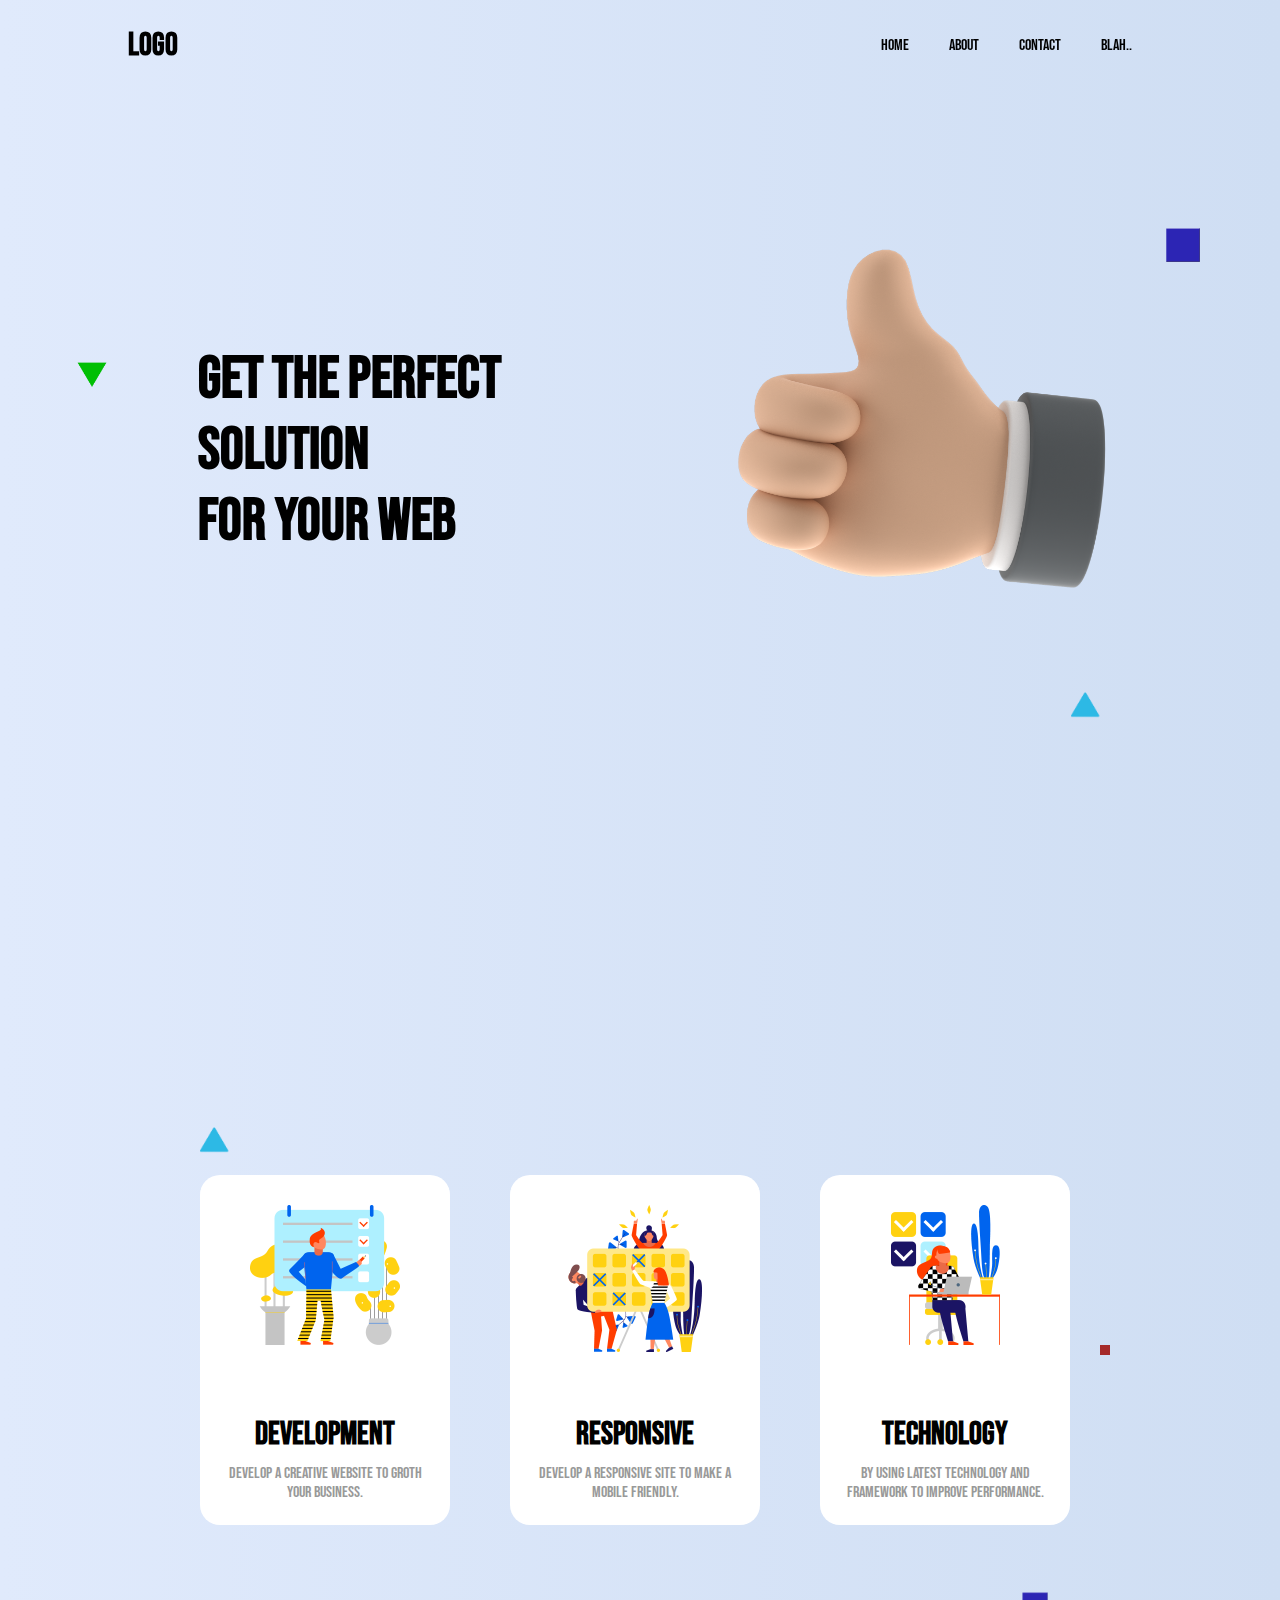
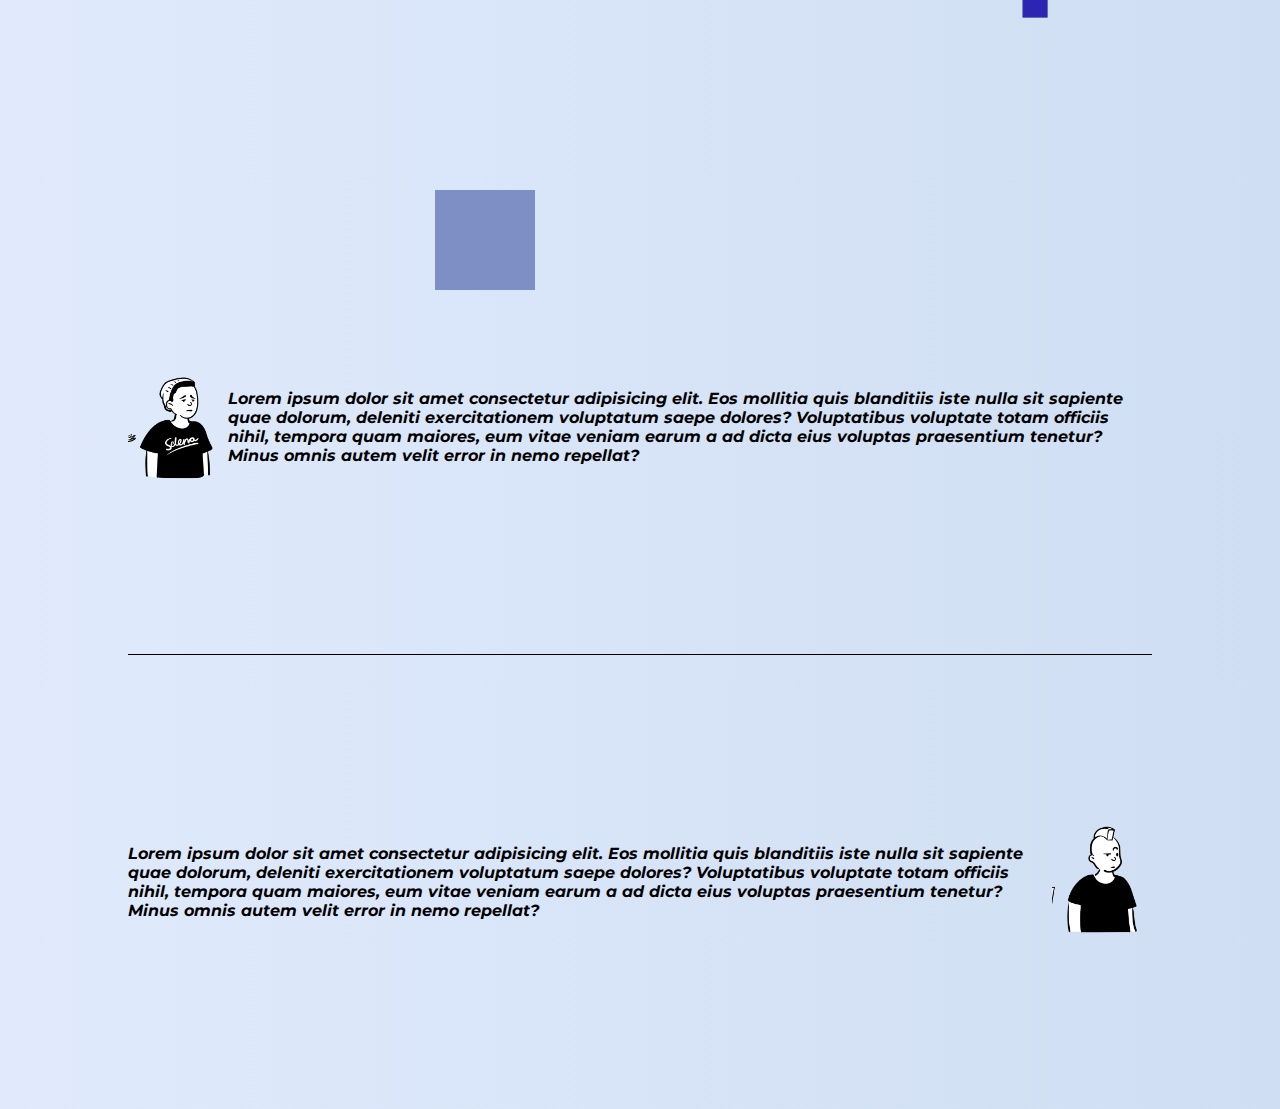
==== index.html @ 7cea779a "second" ====
<!DOCTYPE html>
<html lang="en">
  <head>
    <meta charset="UTF-8" />
    <meta http-equiv="X-UA-Compatible" content="IE=edge" />
    <meta name="viewport" content="width=device-width, initial-scale=1.0" />
    <link rel="stylesheet" href="style.css" />

    <title>This is our shit..</title>
  </head>
  <body>
    <!-- header -->
    <header>
      <div class="logo">
        <h1>Logo</h1>
      </div>
      <ul class="nav-links">
        <li>
          <a href="#">Home</a>

          <ul class="sub-menu">
            <li><a href="#">SubMenu</a></li>
            <li><a href="#">SubMenu</a></li>
          </ul>
        </li>
        <li><a href="#">About</a></li>
        <li><a href="#">Contact</a></li>
        <li>
          <a href="#">blah..</a>

          <ul class="sub-menu">
            <li><a href="#">SubMenu</a></li>
            <li><a href="#">SubMenu</a></li>
          </ul>
        </li>
      </ul>
    </header>
    <!-- header -->

    <!-- sec-1 -->

    <section class="section-1">
      <div class="left">
        <h1>Get The Perfect <strong> Solution</strong> <br />For Your Web</h1>
      </div>
      <div class="right">
        <img
          class="illus1"
          src="Sources/Thumbs_Up_or_Down_R-Angle_A3_0001.png"
          alt=""
          srcset=""
        />
      </div>

      <img class="triangle-img-1" src="Sources/blue.png" alt="" />

      <img
        class="triangle-img-2"
        src="Sources/864px-Green_triangle.svg.png"
        alt=""
      />
      <img
        class="triangle-img-3"
        src="Sources/blue-triangle-rounded-corners-hi.png"
        alt=""
      />
    </section>
    <!-- sec-1 -->
    <!-- sec-2 -->
    <section class="section-2">
      <div class="card-body">
        <div class="card">
          <div class="img-div">
            <img src="Sources/services-1.png" alt="" />
          </div>
          <h1>Development</h1>
          <p>Develop a creative website to groth your business.</p>
        </div>
      </div>

      <div class="card-body">
        <div class="card">
          <div class="img-div">
            <img src="Sources/services-3.png" alt="" />
          </div>
          <h1>Responsive</h1>
          <p>Develop a Responsive site to make a mobile friendly.</p>
        </div>
      </div>

      <div class="card-body">
        <div class="card">
          <div class="img-div">
            <img src="Sources/services-4.png" alt="" />
          </div>
          <h1>Technology</h1>
          <p>
            By using latest Technology and Framework to improve performance.
          </p>
        </div>
      </div>

      <!-- animations -->
      <img class="triangle-loading-1 loader" src="Sources/blue.png" alt="" />

      <div class="circle triangle-loading-1"></div>
      <div class="circle-2 triangle-loading-1"></div>
      <img
        class="triangle-loading-1 sqre"
        src="Sources/blue-triangle-rounded-corners-hi.png"
        alt=""
      />
      <!-- <img class="triangle-loading-1 spinner" src="Sources/spinner_PNG61.png" alt="" /> -->

      <!-- animations -->
    </section>
    <!-- sec-2 -->
    <!-- sec-3 -->
    <section class="section-3">
      <div class="first">
        <div class="left">
          <img class="man" src="Sources/manwithhat.png" alt="" />
        </div>
        <div class="right">
          <p>
            <i>
              <b>
                Lorem ipsum dolor sit amet consectetur adipisicing elit. Eos
                mollitia quis blanditiis iste nulla sit sapiente quae dolorum,
                deleniti exercitationem voluptatum saepe dolores? Voluptatibus
                voluptate totam officiis nihil, tempora quam maiores, eum vitae
                veniam earum a ad dicta eius voluptas praesentium tenetur? Minus
                omnis autem velit error in nemo repellat?
              </b>
            </i>
          </p>
        </div>
      </div>
      <div class="second">
        <div class="left">
          <img class="man" src="Sources/manwithhair.png" alt="" />
        </div>
        <div class="right">
          <p>
            <i>
              <b>
                Lorem ipsum dolor sit amet consectetur adipisicing elit. Eos
                mollitia quis blanditiis iste nulla sit sapiente quae dolorum,
                deleniti exercitationem voluptatum saepe dolores? Voluptatibus
                voluptate totam officiis nihil, tempora quam maiores, eum vitae
                veniam earum a ad dicta eius voluptas praesentium tenetur? Minus
                omnis autem velit error in nemo repellat?
              </b>
            </i>
          </p>
        </div>
      </div>
    </section>
    <!-- sec-3 -->

    <script src="Js/app.js"></script>
  </body>
</html>
---- style.css ----
@import url("https://fonts.googleapis.com/css2?family=Bebas+Neue&display=swap");
@import url("https://fonts.googleapis.com/css2?family=Montserrat:wght@300&display=swap");
*,
*::before,
*::after {
  margin: 0;
  padding: 0;
  -webkit-box-sizing: border-box;
          box-sizing: border-box;
}

ul,
li,
a {
  text-decoration: none !important;
  list-style: none !important;
}

html {
  scroll-behavior: smooth;
  -ms-scroll-snap-type: y mandatory;
      scroll-snap-type: y mandatory;
}

body {
  background: #e0eafc;
  /* fallback for old browsers */
  /* Chrome 10-25, Safari 5.1-6 */
  background: -webkit-gradient(linear, right top, left top, from(#cfdef3), to(#e0eafc));
  background: linear-gradient(to left, #cfdef3, #e0eafc);
  /* W3C, IE 10+/ Edge, Firefox 16+, Chrome 26+, Opera 12+, Safari 7+ */
}

header {
  width: 80vw;
  min-height: 10vh;
  margin: auto;
  font-family: "Open Sans", sans-serif;
  display: -webkit-box;
  display: -ms-flexbox;
  display: flex;
  -webkit-box-pack: justify;
      -ms-flex-pack: justify;
          justify-content: space-between;
  -webkit-box-align: center;
      -ms-flex-align: center;
          align-items: center;
  position: fixed;
  top: 0;
  left: 0;
  right: 0;
  z-index: 1;
}

header .logo h1 {
  font-weight: 700;
  font-family: "Bebas Neue", cursive;
}

header ul.nav-links {
  display: -webkit-box;
  display: -ms-flexbox;
  display: flex;
  -webkit-box-align: center;
      -ms-flex-align: center;
          align-items: center;
}

header ul.nav-links li {
  margin: 10px;
  position: relative;
  font-family: "Bebas Neue", cursive;
}

header ul.nav-links a {
  display: block;
  font-weight: 500;
  padding: 10px 10px;
  color: black;
  -webkit-transition: 0.2s ease;
  transition: 0.2s ease;
}

header ul.nav-links li:hover a {
  color: white;
  background-color: black;
}

header ul.nav-links ul.sub-menu {
  position: absolute;
  top: 100%;
  left: -25%;
  display: none;
}

header ul.nav-links li:hover .sub-menu {
  display: block;
}

section {
  width: 80vw;
  margin: auto;
  min-height: 100vh;
  font-family: "Bebas Neue", cursive;
  scroll-snap-align: center;
}

section.section-1 {
  display: -webkit-box;
  display: -ms-flexbox;
  display: flex;
  -webkit-box-pack: justify;
      -ms-flex-pack: justify;
          justify-content: space-between;
  -webkit-box-align: center;
      -ms-flex-align: center;
          align-items: center;
  position: relative;
}

section.section-1 .left {
  min-height: 100vh;
  display: -webkit-box;
  display: -ms-flexbox;
  display: flex;
  -webkit-box-pack: center;
      -ms-flex-pack: center;
          justify-content: center;
  -webkit-box-align: center;
      -ms-flex-align: center;
          align-items: center;
}

section.section-1 .left h1 {
  font-size: 3.7rem;
  padding-left: 70px;
}

section.section-1 .right {
  min-height: 100vh;
  display: -webkit-box;
  display: -ms-flexbox;
  display: flex;
  -webkit-box-pack: center;
      -ms-flex-pack: center;
          justify-content: center;
  -webkit-box-align: center;
      -ms-flex-align: center;
          align-items: center;
}

section.section-1 .right img {
  width: 100%;
}

section.section-1 .right .illus1 {
  -o-object-fit: contain;
     object-fit: contain;
  width: 500px;
  height: 500px;
  -webkit-animation: an 2s infinite linear;
          animation: an 2s infinite linear;
  -webkit-transform-origin: top right;
          transform-origin: top right;
}

@-webkit-keyframes an {
  0% {
    -webkit-transform: translateY(0px);
            transform: translateY(0px);
  }
  50% {
    -webkit-transform: translateY(-20px);
            transform: translateY(-20px);
  }
  100% {
    -webkit-transform: translateY(0px);
            transform: translateY(0px);
  }
}

@keyframes an {
  0% {
    -webkit-transform: translateY(0px);
            transform: translateY(0px);
  }
  50% {
    -webkit-transform: translateY(-20px);
            transform: translateY(-20px);
  }
  100% {
    -webkit-transform: translateY(0px);
            transform: translateY(0px);
  }
}

section.section-1 .triangle-img-1 {
  width: 40px;
  height: 40px;
  -o-object-fit: contain;
     object-fit: contain;
  position: absolute;
  top: 25%;
  right: -5%;
  -webkit-animation: tri1 4s infinite linear;
          animation: tri1 4s infinite linear;
  -webkit-transition: 0.4s ease-in-out cubic-bezier(0.175, 0.885, 0.32, 1.275);
  transition: 0.4s ease-in-out cubic-bezier(0.175, 0.885, 0.32, 1.275);
  -webkit-transform-origin: center;
          transform-origin: center;
}

section.section-1 .triangle-img-2 {
  width: 30px;
  height: 30px;
  -o-object-fit: contain;
     object-fit: contain;
  position: absolute;
  top: 40%;
  left: -5%;
  -webkit-animation: tri1 6s infinite linear;
          animation: tri1 6s infinite linear;
  -webkit-animation-delay: 0.1s;
          animation-delay: 0.1s;
  -webkit-transition: 0.2s;
  transition: 0.2s;
}

section.section-1 .triangle-img-3 {
  width: 30px;
  height: 30px;
  -o-object-fit: contain;
     object-fit: contain;
  position: absolute;
  bottom: 20%;
  right: 5%;
  -webkit-animation: tri1 2s infinite linear;
          animation: tri1 2s infinite linear;
  -webkit-animation-delay: 0.1s;
          animation-delay: 0.1s;
  -webkit-transition: 0.2s;
  transition: 0.2s;
}

@-webkit-keyframes tri1 {
  from {
    -webkit-transform: rotate(0deg);
            transform: rotate(0deg);
  }
  to {
    -webkit-transform: rotate(359deg);
            transform: rotate(359deg);
  }
}

@keyframes tri1 {
  from {
    -webkit-transform: rotate(0deg);
            transform: rotate(0deg);
  }
  to {
    -webkit-transform: rotate(359deg);
            transform: rotate(359deg);
  }
}

section.section-2 {
  display: -webkit-box;
  display: -ms-flexbox;
  display: flex;
  -webkit-box-pack: center;
      -ms-flex-pack: center;
          justify-content: center;
  -webkit-box-align: center;
      -ms-flex-align: center;
          align-items: center;
  position: relative;
}

section.section-2 .card-body {
  width: 250px;
  background-color: white;
  padding: 25px;
  text-align: center;
  border-radius: 20px;
  -webkit-transition: 0.3s;
  transition: 0.3s;
  border-top: 5px solid white;
  margin: 30px;
  height: 350px;
}

section.section-2 .card .img-div {
  height: 200px;
}

section.section-2 .card .img-div .img-div img {
  margin: 30px 0;
}

section.section-2 .card h1 {
  margin: 10px 0;
}

section.section-2 .card p {
  color: #999999;
  margin: 10px 0;
}

section.section-2 .card-body:hover {
  -webkit-box-shadow: -10px 10px 15px 0 rgba(196, 196, 196, 0.3);
          box-shadow: -10px 10px 15px 0 rgba(196, 196, 196, 0.3);
  border-top: 5px solid blue;
}

section.section-2 .triangle-loading-1 {
  width: 30px;
  height: 30px;
  -o-object-fit: contain;
     object-fit: contain;
  -webkit-animation: tri1 5s infinite linear;
          animation: tri1 5s infinite linear;
  -webkit-animation-delay: 0.1s;
          animation-delay: 0.1s;
  -webkit-transition: 0.2s;
  transition: 0.2s;
}

section.section-2 .sqre {
  position: absolute;
  top: 25%;
  left: 7%;
}

section.section-2 .loader {
  position: absolute;
  bottom: 20%;
  right: 10%;
}

section.section-2 .circle {
  width: 10px;
  height: 10px;
  position: relative;
  background-color: brown;
}

section.section-2 .circle-2 {
  width: 100px;
  height: 100px;
  position: absolute;
  bottom: -10%;
  left: 30%;
  background-color: #7d8fc5;
  -webkit-animation: circ2 3s infinite linear;
          animation: circ2 3s infinite linear;
  -webkit-animation-delay: 0.1s;
          animation-delay: 0.1s;
  -webkit-transition: 0.2s;
  transition: 0.2s;
}

@keyframes tri1 {
  from {
    -webkit-transform: rotate(0deg);
            transform: rotate(0deg);
  }
  to {
    -webkit-transform: rotate(359deg);
            transform: rotate(359deg);
  }
}

@-webkit-keyframes circ2 {
  0% {
    -webkit-transform: rotate(0deg);
            transform: rotate(0deg);
  }
  50% {
    -webkit-transform: rotate(359deg);
            transform: rotate(359deg);
    border-radius: 100%;
    background-color: #0fcf00;
  }
  75% {
    border-radius: 0%;
  }
}

@keyframes circ2 {
  0% {
    -webkit-transform: rotate(0deg);
            transform: rotate(0deg);
  }
  50% {
    -webkit-transform: rotate(359deg);
            transform: rotate(359deg);
    border-radius: 100%;
    background-color: #0fcf00;
  }
  75% {
    border-radius: 0%;
  }
}

section.section-3 {
  display: -webkit-box;
  display: -ms-flexbox;
  display: flex;
  -webkit-box-pack: center;
      -ms-flex-pack: center;
          justify-content: center;
  -webkit-box-align: center;
      -ms-flex-align: center;
          align-items: center;
  -webkit-box-orient: vertical;
  -webkit-box-direction: normal;
      -ms-flex-direction: column;
          flex-direction: column;
  font-family: Montserrat, sans-serif;
}

section.section-3 .man {
  width: 100%;
  height: 50vh;
  -o-object-fit: contain;
     object-fit: contain;
}

section.section-3 .first {
  display: -webkit-box;
  display: -ms-flexbox;
  display: flex;
  -ms-flex-pack: distribute;
      justify-content: space-around;
  -webkit-box-align: center;
      -ms-flex-align: center;
          align-items: center;
  border-bottom: 1px solid black;
}

section.section-3 .second {
  display: -webkit-box;
  display: -ms-flexbox;
  display: flex;
  -ms-flex-pack: distribute;
      justify-content: space-around;
  -webkit-box-align: center;
      -ms-flex-align: center;
          align-items: center;
  -webkit-box-orient: horizontal;
  -webkit-box-direction: reverse;
      -ms-flex-direction: row-reverse;
          flex-direction: row-reverse;
}
/*# sourceMappingURL=style.css.map */
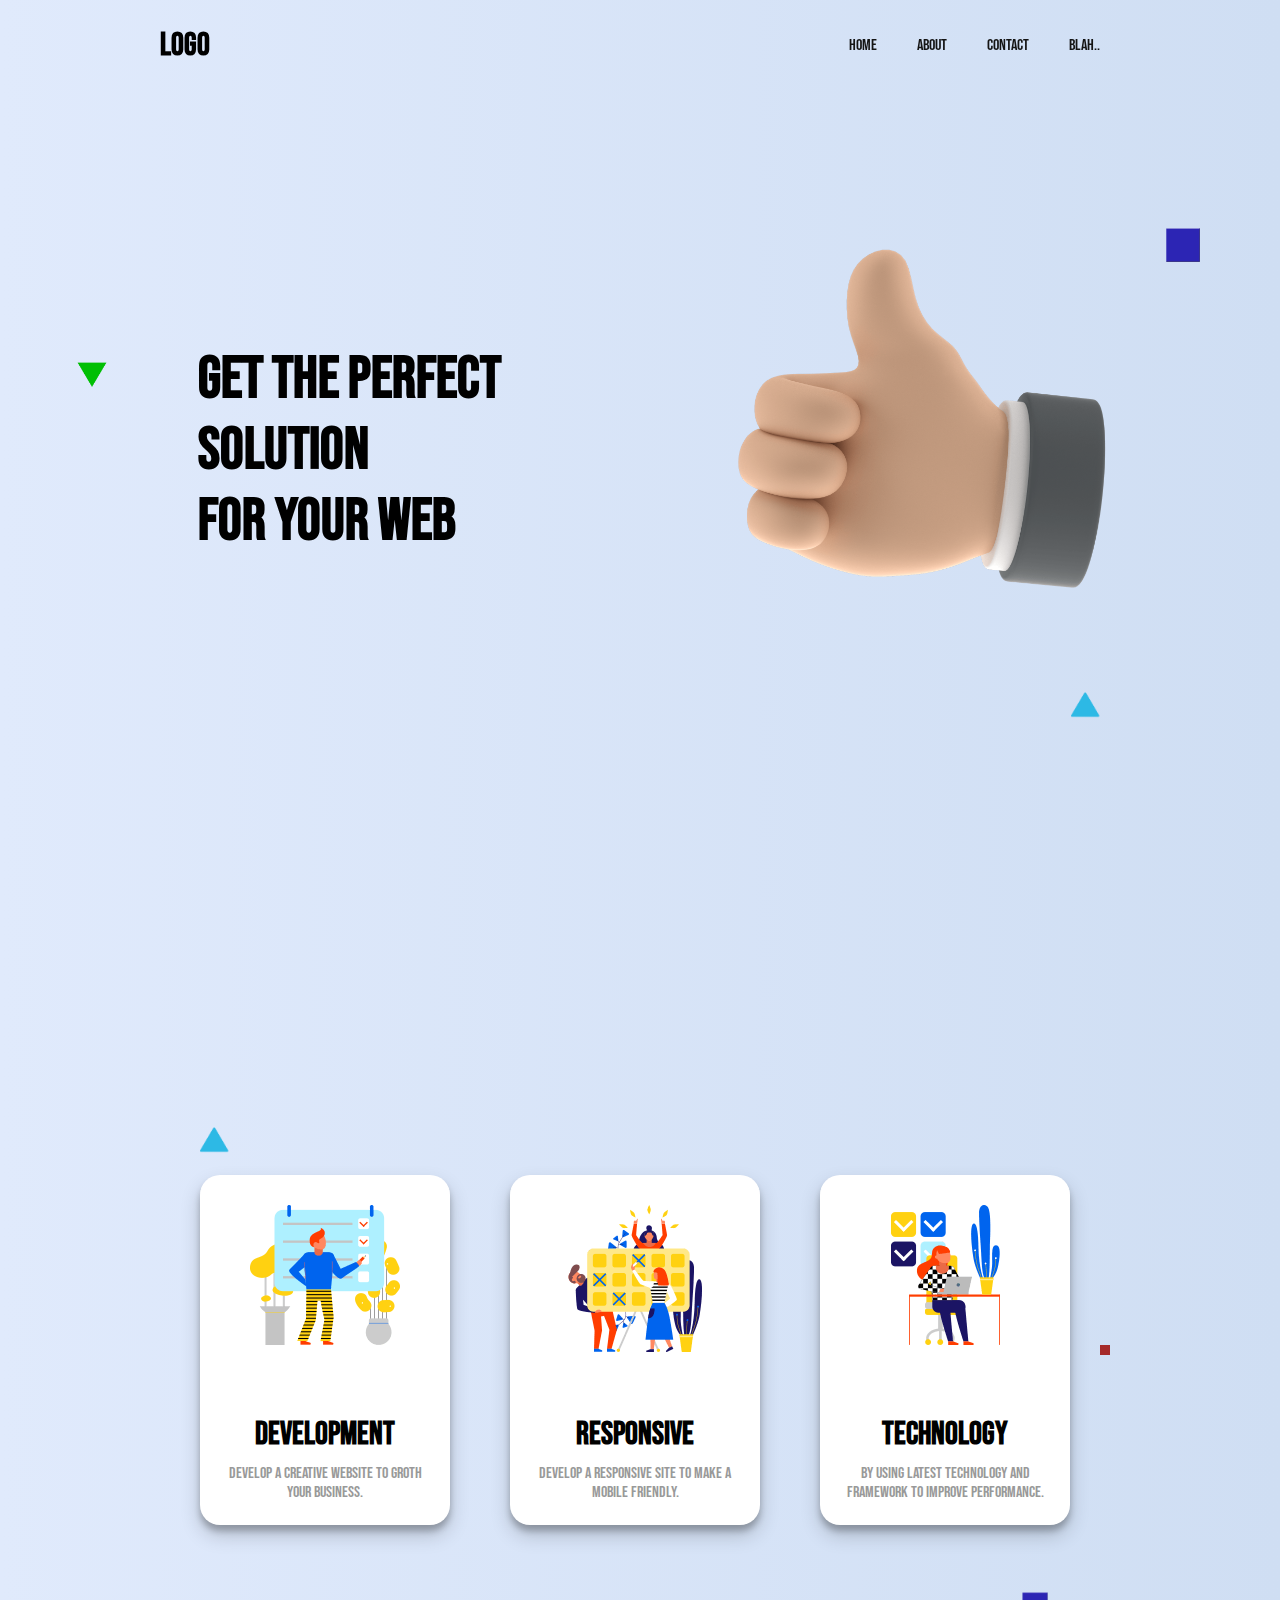
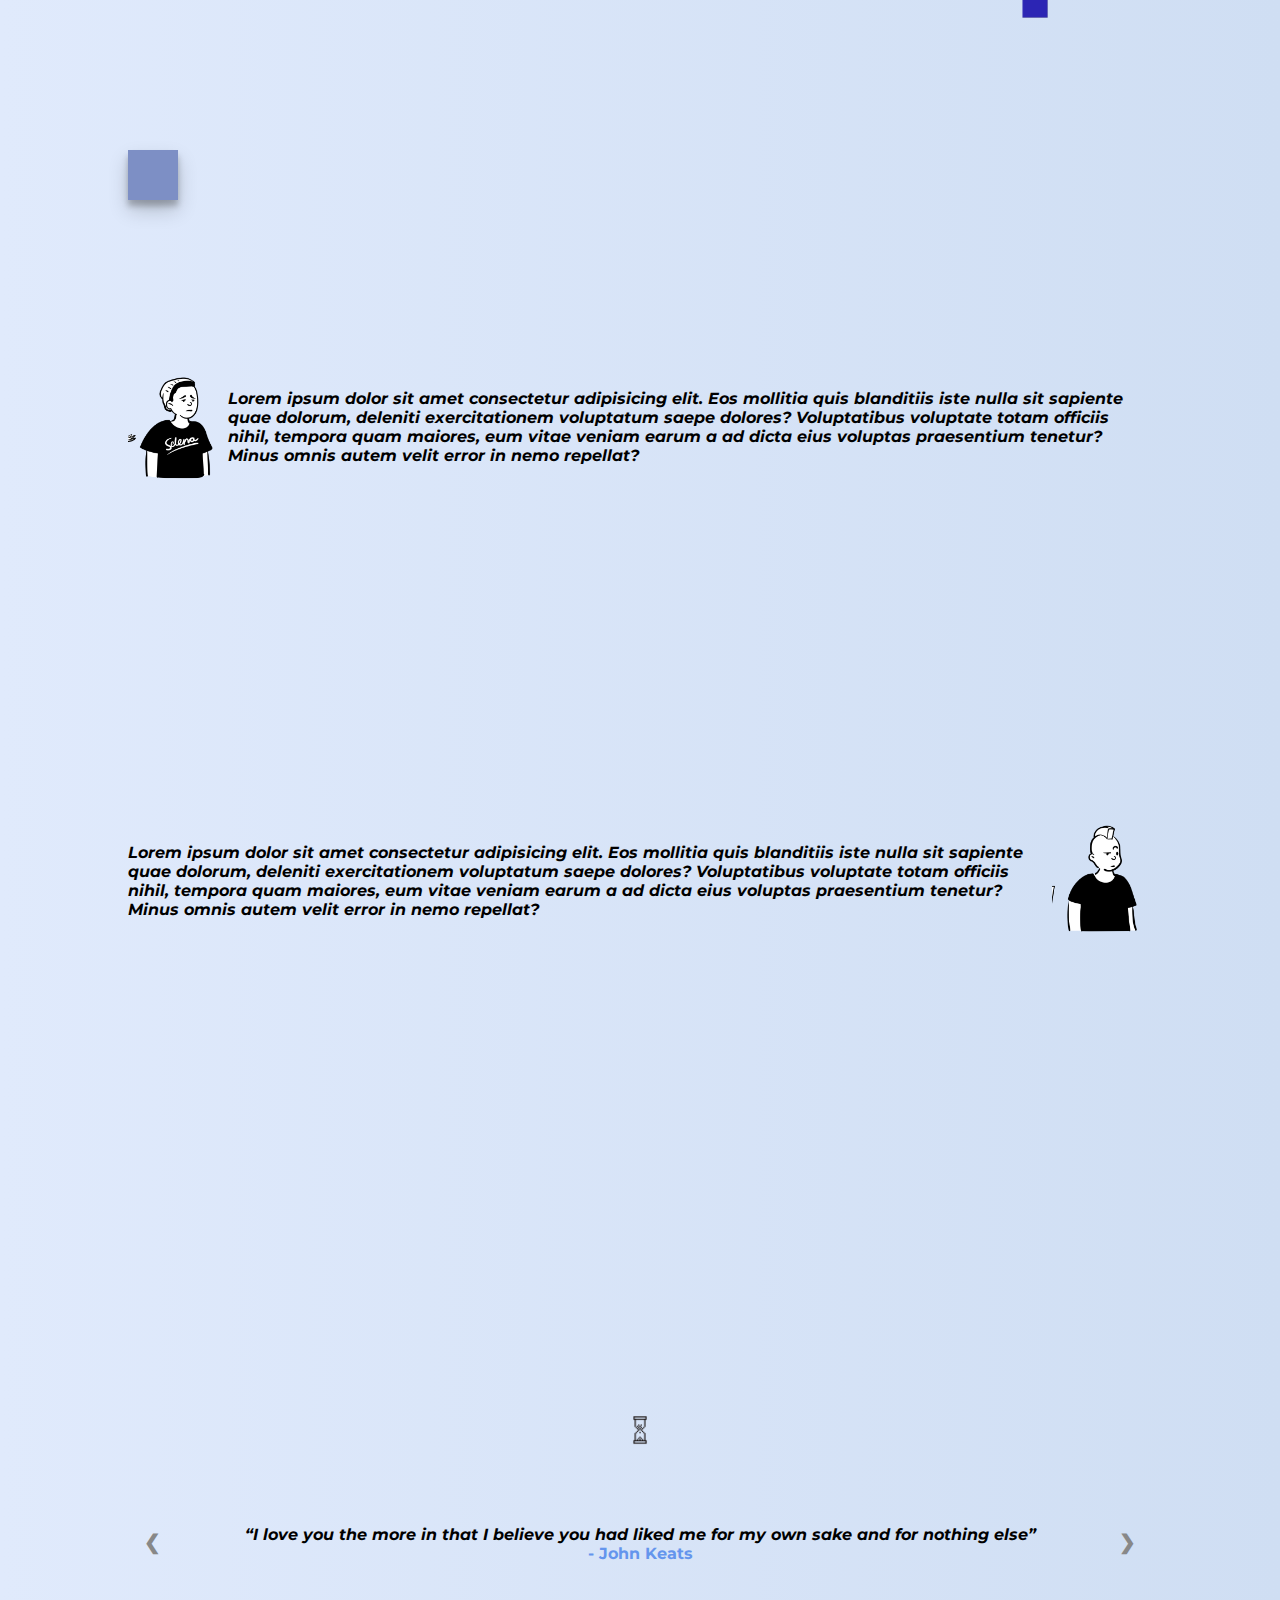
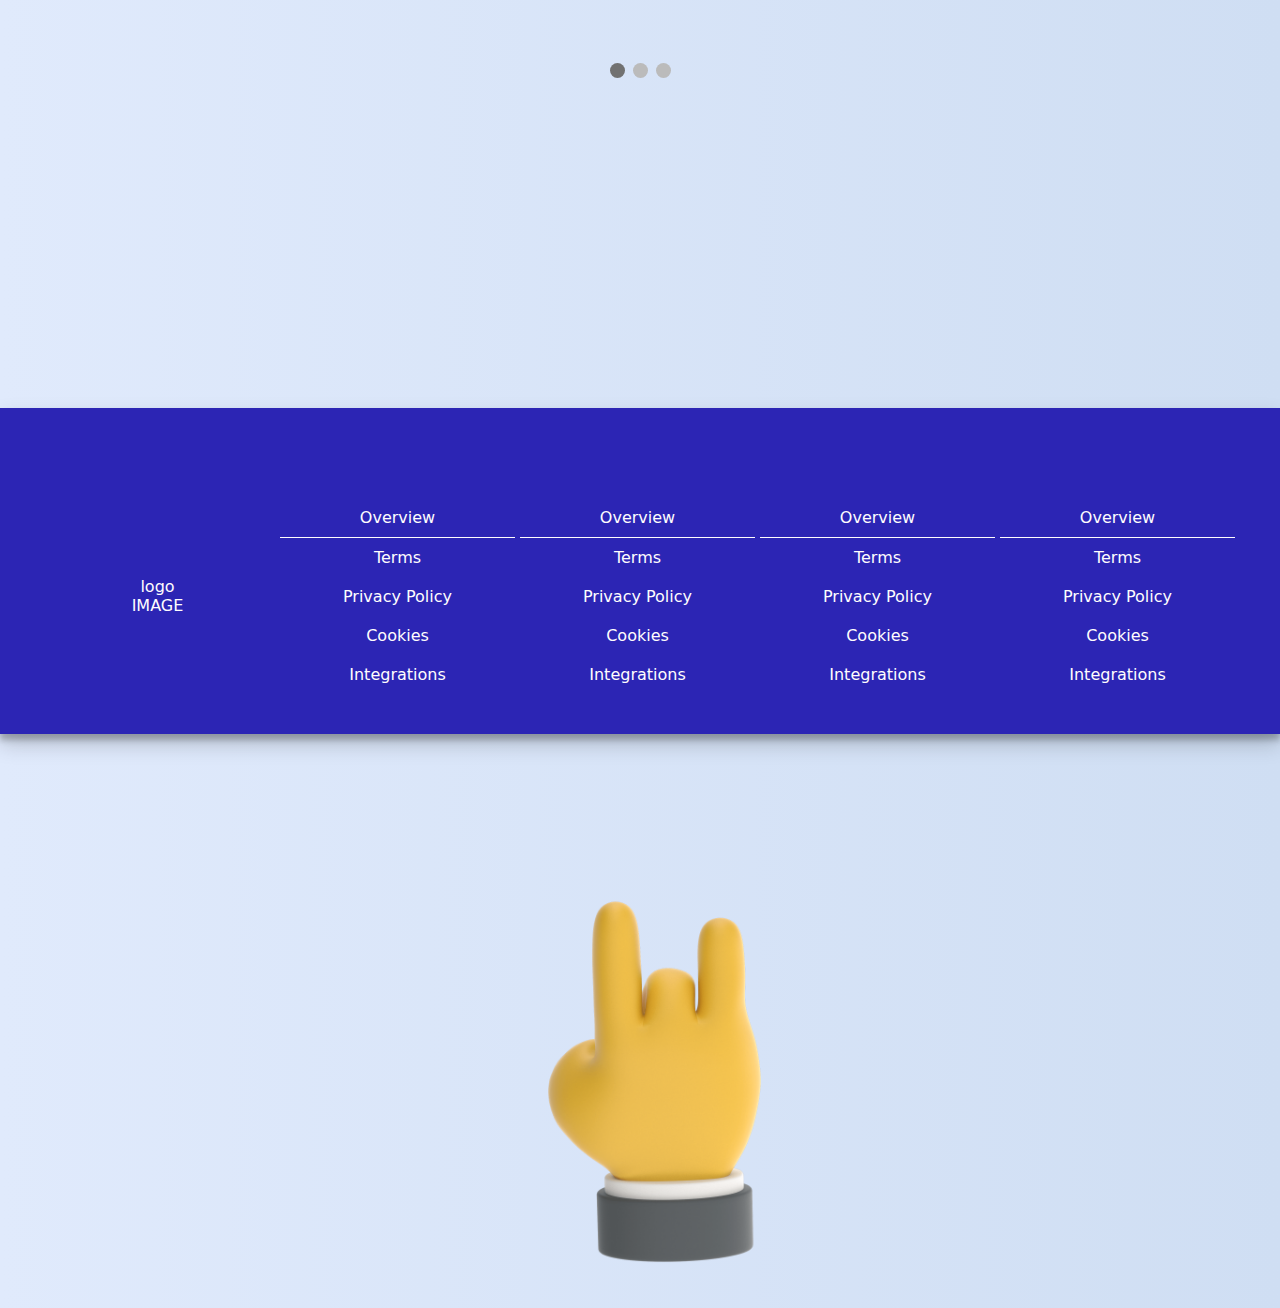
==== commit 42357a56: "2ndday" ====
--- a/index.html
+++ b/index.html
@@ -5,12 +5,17 @@
     <meta http-equiv="X-UA-Compatible" content="IE=edge" />
     <meta name="viewport" content="width=device-width, initial-scale=1.0" />
     <link rel="stylesheet" href="style.css" />
+    <link rel="stylesheet" href="slider.css" />
+    <link
+      rel="stylesheet"
+      href="https://cdnjs.cloudflare.com/ajax/libs/font-awesome/4.7.0/css/font-awesome.min.css"
+    />
 
     <title>This is our shit..</title>
   </head>
   <body>
     <!-- header -->
-    <header>
+    <header id="header">
       <div class="logo">
         <h1>Logo</h1>
       </div>
@@ -46,22 +51,22 @@
       <div class="right">
         <img
           class="illus1"
-          src="Sources/Thumbs_Up_or_Down_R-Angle_A3_0001.png"
+          src="Sources/Thumbs_Up_or_Down_R-Angle_A3_0001-min.png"
           alt=""
           srcset=""
         />
       </div>
 
-      <img class="triangle-img-1" src="Sources/blue.png" alt="" />
+      <img class="triangle-img-1" src="Sources/blue-min.png" alt="" />
 
       <img
         class="triangle-img-2"
-        src="Sources/864px-Green_triangle.svg.png"
+        src="Sources/864px-Green_triangle.svg-min.png"
         alt=""
       />
       <img
         class="triangle-img-3"
-        src="Sources/blue-triangle-rounded-corners-hi.png"
+        src="Sources/blue-triangle-rounded-corners-hi-min.png"
         alt=""
       />
     </section>
@@ -71,7 +76,7 @@
       <div class="card-body">
         <div class="card">
           <div class="img-div">
-            <img src="Sources/services-1.png" alt="" />
+            <img src="Sources/services-1-min.png" alt="" />
           </div>
           <h1>Development</h1>
           <p>Develop a creative website to groth your business.</p>
@@ -81,7 +86,7 @@
       <div class="card-body">
         <div class="card">
           <div class="img-div">
-            <img src="Sources/services-3.png" alt="" />
+            <img src="Sources/services-3-min.png" alt="" />
           </div>
           <h1>Responsive</h1>
           <p>Develop a Responsive site to make a mobile friendly.</p>
@@ -91,7 +96,7 @@
       <div class="card-body">
         <div class="card">
           <div class="img-div">
-            <img src="Sources/services-4.png" alt="" />
+            <img src="Sources/services-4-min.png" alt="" />
           </div>
           <h1>Technology</h1>
           <p>
@@ -101,13 +106,17 @@
       </div>
 
       <!-- animations -->
-      <img class="triangle-loading-1 loader" src="Sources/blue.png" alt="" />
+      <img
+        class="triangle-loading-1 loader"
+        src="Sources/blue-min.png"
+        alt=""
+      />
 
       <div class="circle triangle-loading-1"></div>
       <div class="circle-2 triangle-loading-1"></div>
       <img
         class="triangle-loading-1 sqre"
-        src="Sources/blue-triangle-rounded-corners-hi.png"
+        src="Sources/blue-triangle-rounded-corners-hi-min.png"
         alt=""
       />
       <!-- <img class="triangle-loading-1 spinner" src="Sources/spinner_PNG61.png" alt="" /> -->
@@ -119,7 +128,7 @@
     <section class="section-3">
       <div class="first">
         <div class="left">
-          <img class="man" src="Sources/manwithhat.png" alt="" />
+          <img class="man" src="Sources/manwithhat-min.png" alt="" />
         </div>
         <div class="right">
           <p>
@@ -138,7 +147,7 @@
       </div>
       <div class="second">
         <div class="left">
-          <img class="man" src="Sources/manwithhair.png" alt="" />
+          <img class="man" src="Sources/manwithhair-min.png" alt="" />
         </div>
         <div class="right">
           <p>
@@ -157,6 +166,102 @@
       </div>
     </section>
     <!-- sec-3 -->
+    <!-- sec-4 -->
+
+    <section class="section-4">
+      <img class="lo-anim" src="Sources/lo.png" alt="" />
+
+      <!-- Slideshow container -->
+      <div class="slideshow-container">
+        <!-- Full-width slides/quotes -->
+        <div class="mySlides">
+          <q
+            >I love you the more in that I believe you had liked me for my own
+            sake and for nothing else</q
+          >
+          <p class="author">- John Keats</p>
+        </div>
+
+        <div class="mySlides">
+          <q
+            >But man is not made for defeat. A man can be destroyed but not
+            defeated.</q
+          >
+          <p class="author">- Ernest Hemingway</p>
+        </div>
+
+        <div class="mySlides">
+          <q>I have not failed. I've just found 10,000 ways that won't work.</q>
+          <p class="author">- Thomas A. Edison</p>
+        </div>
+
+        <!-- Next/prev buttons -->
+        <a class="prev" onclick="plusSlides(-1)">&#10094;</a>
+        <a class="next" onclick="plusSlides(1)">&#10095;</a>
+      </div>
+
+      <!-- Dots/bullets/indicators -->
+      <div class="dot-container">
+        <span class="dot" onclick="currentSlide(1)"></span>
+        <span class="dot" onclick="currentSlide(2)"></span>
+        <span class="dot" onclick="currentSlide(3)"></span>
+      </div>
+    </section>
+    <!-- sec-4 -->
+    <!-- sec-5 -->
+
+    <section class="section-5">
+      <footer>
+        <div class="footers">
+          <div class="col-1 col">
+            logo
+            <br />
+            IMAGE
+          </div>
+          <div class="col-2 col">
+            <li class="h-title">Overview</li>
+            <li><a href="#">Terms</a></li>
+            <li><a href="#">Privacy Policy</a></li>
+            <li><a href="#">Cookies</a></li>
+            <li><a href="#">Integrations</a></li>
+          </div>
+          <div class="col-3 col">
+            <li class="h-title">Overview</li>
+            <li><a href="#">Terms</a></li>
+            <li><a href="#">Privacy Policy</a></li>
+            <li><a href="#">Cookies</a></li>
+            <li><a href="#">Integrations</a></li>
+          </div>
+          <div class="col-4 col">
+            <li class="h-title">Overview</li>
+            <li><a href="#">Terms</a></li>
+            <li><a href="#">Privacy Policy</a></li>
+            <li><a href="#">Cookies</a></li>
+            <li><a href="#">Integrations</a></li>
+          </div>
+          <div class="col-5 col">
+            <li class="h-title">Overview</li>
+            <li><a href="#">Terms</a></li>
+            <li><a href="#">Privacy Policy</a></li>
+            <li><a href="#">Cookies</a></li>
+            <li><a href="#">Integrations</a></li>
+          </div>
+        </div>
+
+        <!-- <div class="copyright">
+          <a href="#">&copy;Bhavik Prajapati</a>
+        </div> -->
+      </footer>
+
+      <img class="rock" src="Sources/Rock_On_R-Angle_A1_0000-min.png" alt="" />
+    </section>
+    <!-- sec-5 -->
+
+    <!-- top scroll -->
+    <button onclick="topFunction()" id="myBtn" title="Go to top">
+      <i class="fa fa-angle-up"></i>
+    </button>
+    <!-- top scroll -->
 
     <script src="Js/app.js"></script>
   </body>
--- a/style.css
+++ b/style.css
@@ -32,16 +32,17 @@
 }
 
 header {
-  width: 80vw;
+  width: 100%;
   min-height: 10vh;
   margin: auto;
+  -webkit-transition: 0.2s cubic-bezier(0.175, 0.885, 0.32, 1.275);
+  transition: 0.2s cubic-bezier(0.175, 0.885, 0.32, 1.275);
   font-family: "Open Sans", sans-serif;
   display: -webkit-box;
   display: -ms-flexbox;
   display: flex;
-  -webkit-box-pack: justify;
-      -ms-flex-pack: justify;
-          justify-content: space-between;
+  -ms-flex-pack: distribute;
+      justify-content: space-around;
   -webkit-box-align: center;
       -ms-flex-align: center;
           align-items: center;
@@ -52,9 +53,15 @@
   z-index: 1;
 }
 
+header .logo {
+  -ms-flex-preferred-size: 350px;
+      flex-basis: 350px;
+}
+
 header .logo h1 {
   font-weight: 700;
   font-family: "Bebas Neue", cursive;
+  text-align: left;
 }
 
 header ul.nav-links {
@@ -76,14 +83,14 @@
   display: block;
   font-weight: 500;
   padding: 10px 10px;
-  color: black;
+  color: #141414;
   -webkit-transition: 0.2s ease;
   transition: 0.2s ease;
 }
 
 header ul.nav-links li:hover a {
-  color: white;
-  background-color: black;
+  color: #fffdfe;
+  background-color: #141414;
 }
 
 header ul.nav-links ul.sub-menu {
@@ -288,6 +295,8 @@
   border-top: 5px solid white;
   margin: 30px;
   height: 350px;
+  -webkit-box-shadow: 0 10px 20px rgba(0, 0, 0, 0.19), 0 6px 6px rgba(0, 0, 0, 0.23);
+          box-shadow: 0 10px 20px rgba(0, 0, 0, 0.19), 0 6px 6px rgba(0, 0, 0, 0.23);
 }
 
 section.section-2 .card .img-div {
@@ -305,6 +314,7 @@
 section.section-2 .card p {
   color: #999999;
   margin: 10px 0;
+  text-overflow: ellipsis;
 }
 
 section.section-2 .card-body:hover {
@@ -346,11 +356,13 @@
 }
 
 section.section-2 .circle-2 {
-  width: 100px;
-  height: 100px;
-  position: absolute;
-  bottom: -10%;
-  left: 30%;
+  width: 50px;
+  height: 50px;
+  position: absolute;
+  bottom: 0%;
+  left: 0%;
+  -webkit-box-shadow: 0 10px 20px rgba(0, 0, 0, 0.19), 0 6px 6px rgba(0, 0, 0, 0.23);
+          box-shadow: 0 10px 20px rgba(0, 0, 0, 0.19), 0 6px 6px rgba(0, 0, 0, 0.23);
   background-color: #7d8fc5;
   -webkit-animation: circ2 3s infinite linear;
           animation: circ2 3s infinite linear;
@@ -436,7 +448,6 @@
   -webkit-box-align: center;
       -ms-flex-align: center;
           align-items: center;
-  border-bottom: 1px solid black;
 }
 
 section.section-3 .second {
@@ -453,4 +464,173 @@
       -ms-flex-direction: row-reverse;
           flex-direction: row-reverse;
 }
+
+section.section-4 {
+  display: -webkit-box;
+  display: -ms-flexbox;
+  display: flex;
+  -webkit-box-pack: center;
+      -ms-flex-pack: center;
+          justify-content: center;
+  -webkit-box-align: center;
+      -ms-flex-align: center;
+          align-items: center;
+  -webkit-box-orient: vertical;
+  -webkit-box-direction: normal;
+      -ms-flex-direction: column;
+          flex-direction: column;
+  font-family: Montserrat, sans-serif;
+}
+
+section.section-4 .lo-anim {
+  width: 30px;
+  height: 30px;
+  -o-object-fit: contain;
+     object-fit: contain;
+  -webkit-animation: tri1 4s infinite linear;
+          animation: tri1 4s infinite linear;
+  -webkit-transition: 0.4s ease-in-out cubic-bezier(0.175, 0.885, 0.32, 1.275);
+  transition: 0.4s ease-in-out cubic-bezier(0.175, 0.885, 0.32, 1.275);
+  -webkit-transform-origin: center;
+          transform-origin: center;
+}
+
+section.section-5 {
+  width: 100%;
+  display: -webkit-box;
+  display: -ms-flexbox;
+  display: flex;
+  -webkit-box-pack: center;
+      -ms-flex-pack: center;
+          justify-content: center;
+  -webkit-box-align: end;
+      -ms-flex-align: end;
+          align-items: flex-end;
+  position: relative;
+}
+
+section.section-5 footer {
+  position: absolute;
+  left: 0;
+  top: 0;
+  right: 0;
+  width: 100%;
+  margin: auto;
+  display: -webkit-box;
+  display: -ms-flexbox;
+  display: flex;
+  -webkit-box-pack: center;
+      -ms-flex-pack: center;
+          justify-content: center;
+  -webkit-box-orient: vertical;
+  -webkit-box-direction: normal;
+      -ms-flex-direction: column;
+          flex-direction: column;
+  -webkit-box-align: center;
+      -ms-flex-align: center;
+          align-items: center;
+  text-align: center;
+  width: 100%;
+  background-color: #2c25b4;
+  padding: 40px;
+  -webkit-box-shadow: 0 10px 20px rgba(0, 0, 0, 0.19), 0 6px 6px rgba(0, 0, 0, 0.23);
+          box-shadow: 0 10px 20px rgba(0, 0, 0, 0.19), 0 6px 6px rgba(0, 0, 0, 0.23);
+}
+
+section.section-5 footer .footers {
+  padding-top: 50px;
+  width: 100%;
+  display: -webkit-box;
+  display: -ms-flexbox;
+  display: flex;
+  -webkit-box-pack: justify;
+      -ms-flex-pack: justify;
+          justify-content: space-between;
+  -webkit-box-align: center;
+      -ms-flex-align: center;
+          align-items: center;
+  text-align: center;
+  margin: auto;
+  color: #fffdfe;
+  font-family: "Source Sans Pro Regular", system-ui;
+}
+
+section.section-5 footer .footers li a {
+  color: #fffdfe;
+}
+
+section.section-5 footer .footers .col {
+  -webkit-box-flex: 1;
+      -ms-flex: 1;
+          flex: 1;
+  margin-right: 5px;
+}
+
+section.section-5 footer .footers .col li {
+  padding: 10px 0px;
+}
+
+section.section-5 footer .footers .h-title {
+  border-bottom: 1px solid #fffdfe;
+  padding: 10px 10px;
+}
+
+section.section-5 footer .copyright {
+  position: absolute;
+  padding: 10px;
+  bottom: 0;
+  left: 0;
+  right: 0;
+  background-color: #fffdfe;
+}
+
+section.section-5 footer .copyright a {
+  color: #141414;
+}
+
+section.section-5 img {
+  width: 100%;
+}
+
+section.section-5 .rock {
+  width: 100%;
+  height: 50vh;
+  -o-object-fit: contain;
+     object-fit: contain;
+  -webkit-animation: an 2s infinite linear;
+          animation: an 2s infinite linear;
+}
+
+#myBtn {
+  display: none;
+  /* Hidden by default */
+  position: fixed;
+  /* Fixed/sticky position */
+  bottom: 20px;
+  /* Place the button at the bottom of the page */
+  right: 30px;
+  /* Place the button 30px from the right */
+  z-index: 99;
+  /* Make sure it does not overlap */
+  border: none;
+  /* Remove borders */
+  outline: none;
+  /* Remove outline */
+  background-color: #2c25b4;
+  /* Set a background color */
+  color: white;
+  /* Text color */
+  cursor: pointer;
+  /* Add a mouse pointer on hover */
+  padding: 15px;
+  /* Some padding */
+  border-radius: 10px;
+  /* Rounded corners */
+  font-size: 18px;
+  /* Increase font size */
+}
+
+#myBtn:hover {
+  background-color: #3730b9;
+}
 /*# sourceMappingURL=style.css.map */--- a/slider.css
+++ b/slider.css
@@ -0,0 +1,81 @@
+.slideshow-container {
+  position: relative;
+  width: 100%;
+}
+
+/* Slides */
+.mySlides {
+  display: none;
+  padding: 80px;
+  text-align: center;
+  font-weight: 700;
+}
+
+/* Next & previous buttons */
+.prev,
+.next {
+  cursor: pointer;
+  position: absolute;
+  top: 50%;
+  width: auto;
+  margin-top: -30px;
+  padding: 16px;
+  color: #888;
+  font-weight: bold;
+  font-size: 20px;
+  border-radius: 0 3px 3px 0;
+  -webkit-user-select: none;
+     -moz-user-select: none;
+      -ms-user-select: none;
+          user-select: none;
+}
+
+/* Position the "next button" to the right */
+.next {
+  position: absolute;
+  right: 0;
+  border-radius: 3px 0 0 3px;
+}
+
+/* On hover, add a black background color with a little bit see-through */
+.prev:hover,
+.next:hover {
+  background-color: rgba(0, 0, 0, 0.8);
+  color: white;
+}
+
+/* The dot/bullet/indicator container */
+.dot-container {
+  text-align: center;
+  padding: 20px;
+}
+
+/* The dots/bullets/indicators */
+.dot {
+  cursor: pointer;
+  height: 15px;
+  width: 15px;
+  margin: 0 2px;
+  background-color: #bbb;
+  border-radius: 50%;
+  display: inline-block;
+  -webkit-transition: background-color 0.6s ease;
+  transition: background-color 0.6s ease;
+}
+
+/* Add a background color to the active dot/circle */
+.active,
+.dot:hover {
+  background-color: #717171;
+}
+
+/* Add an italic font style to all quotes */
+q {
+  font-style: italic;
+}
+
+/* Add a blue color to the author */
+.author {
+  color: cornflowerblue;
+}
+/*# sourceMappingURL=slider.css.map */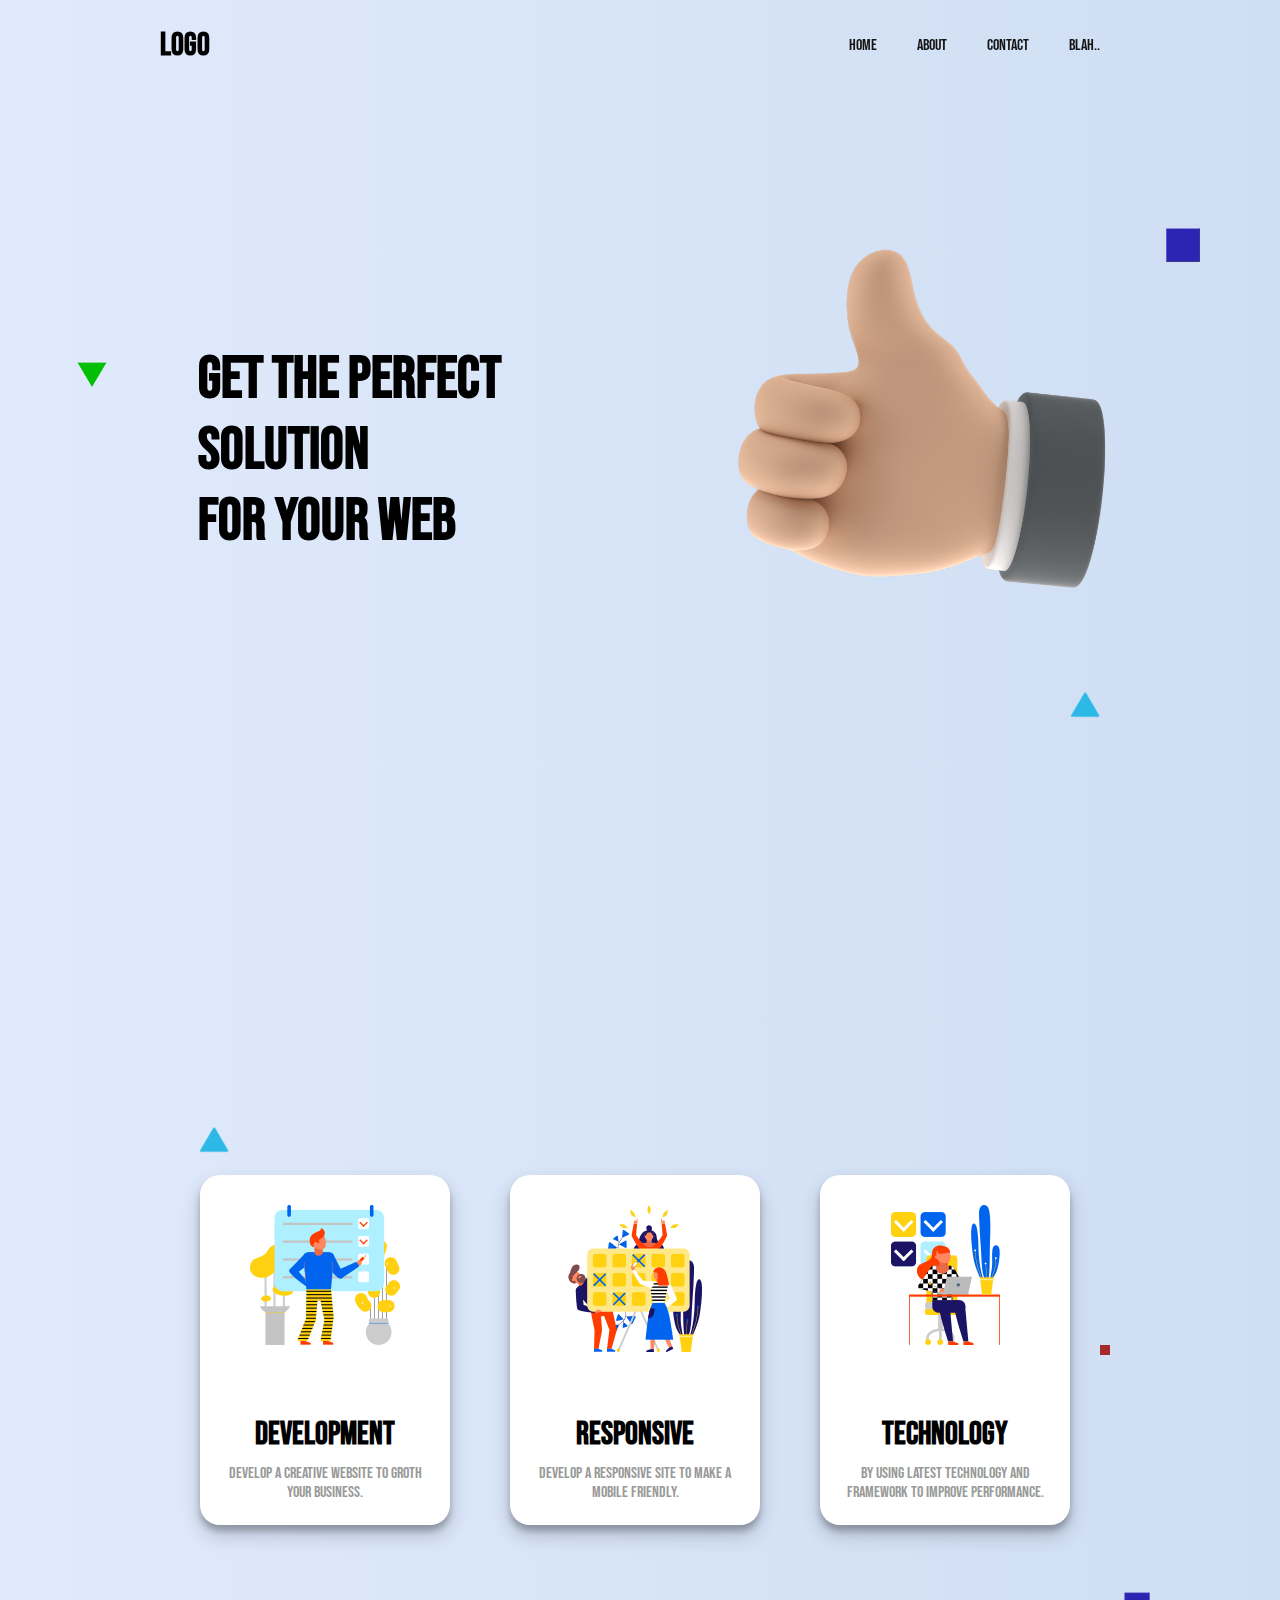
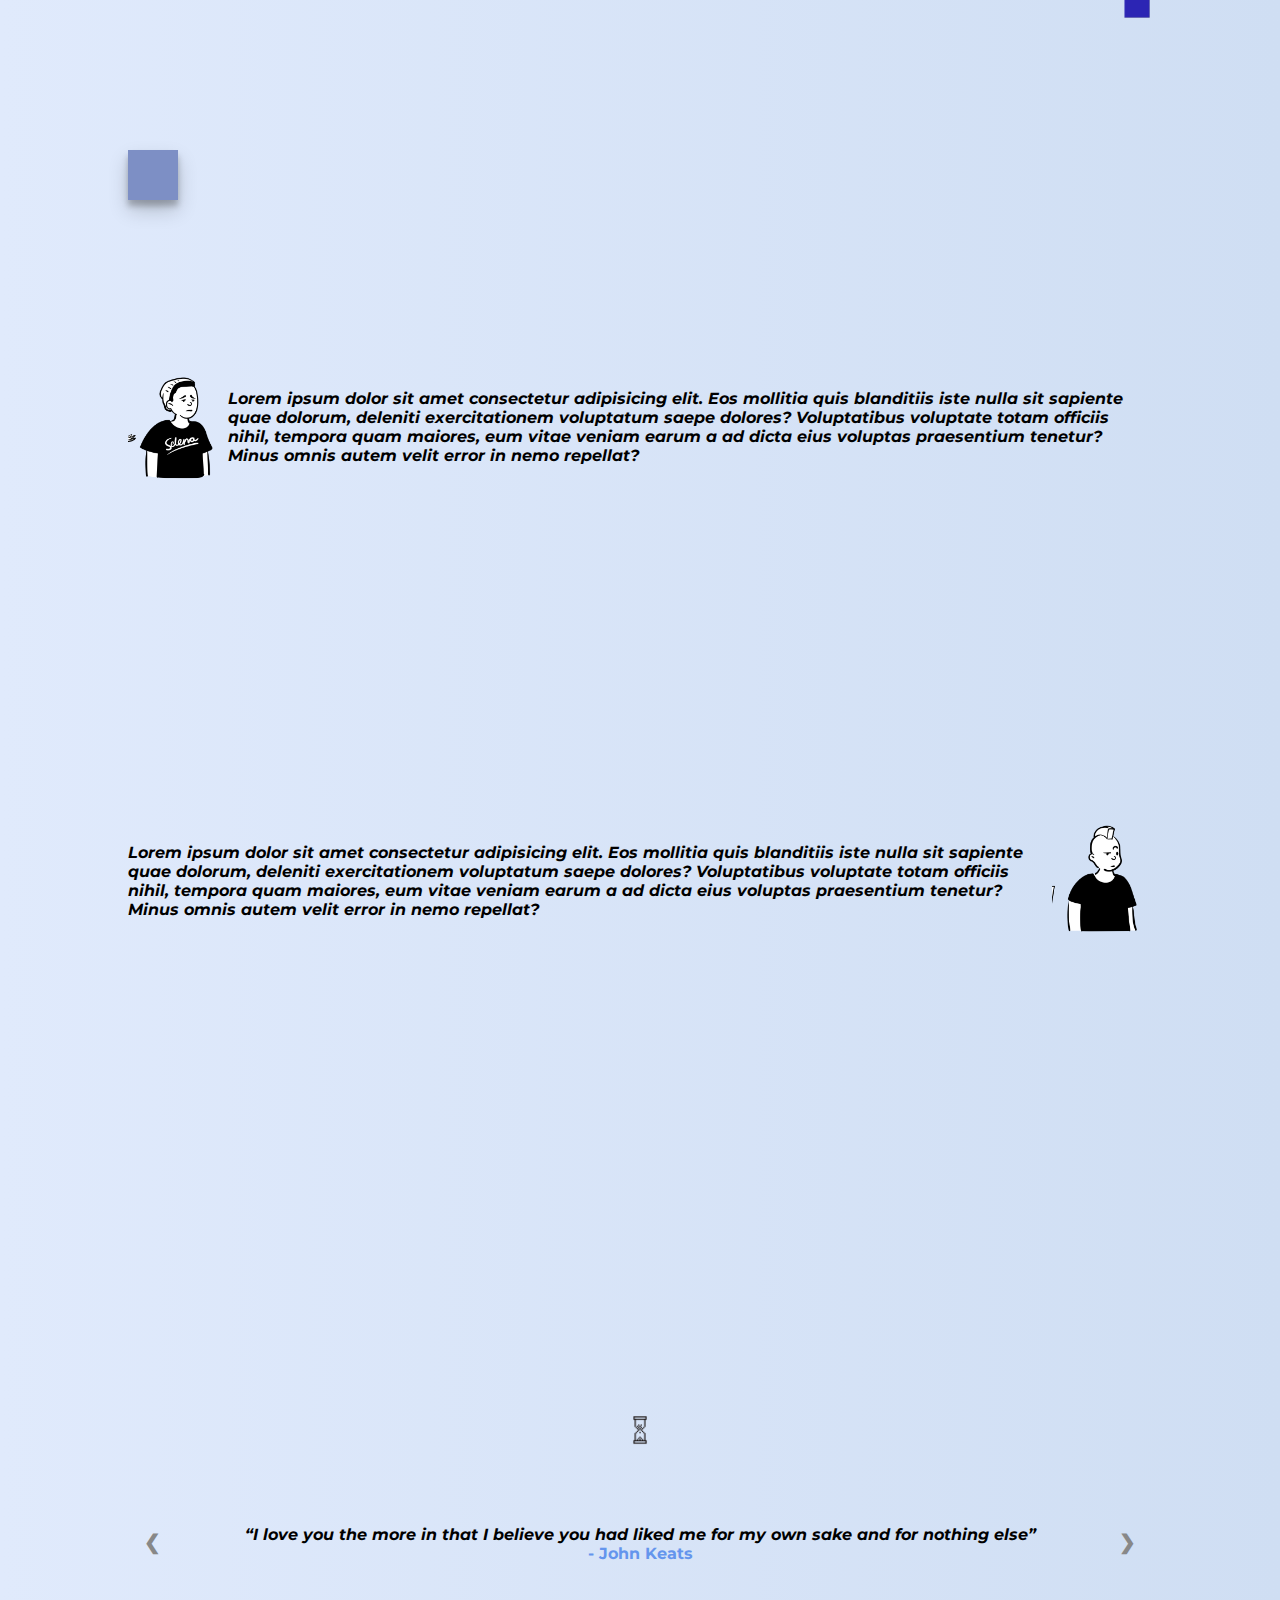
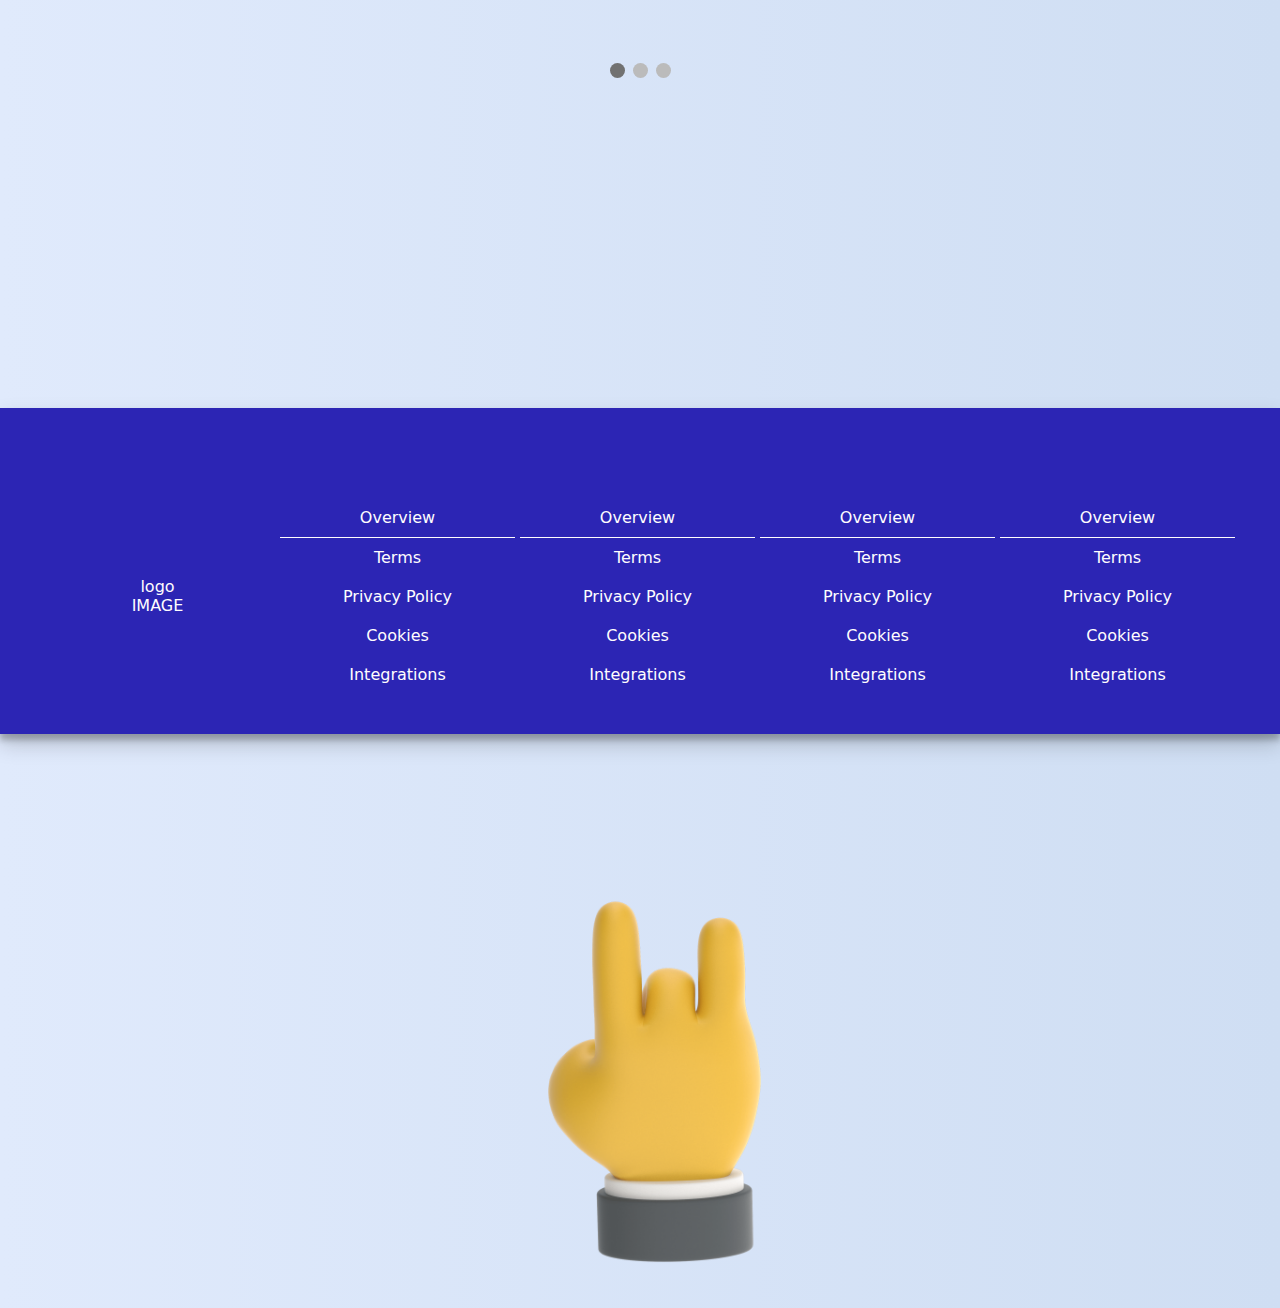
==== commit 57244050: "gadbad" ====
--- a/index.html
+++ b/index.html
@@ -6,6 +6,8 @@
     <meta name="viewport" content="width=device-width, initial-scale=1.0" />
     <link rel="stylesheet" href="style.css" />
     <link rel="stylesheet" href="slider.css" />
+    <link rel="stylesheet" href="respo.css" />
+
     <link
       rel="stylesheet"
       href="https://cdnjs.cloudflare.com/ajax/libs/font-awesome/4.7.0/css/font-awesome.min.css"
--- a/style.css
+++ b/style.css
@@ -35,8 +35,6 @@
   width: 100%;
   min-height: 10vh;
   margin: auto;
-  -webkit-transition: 0.2s cubic-bezier(0.175, 0.885, 0.32, 1.275);
-  transition: 0.2s cubic-bezier(0.175, 0.885, 0.32, 1.275);
   font-family: "Open Sans", sans-serif;
   display: -webkit-box;
   display: -ms-flexbox;
@@ -165,8 +163,8 @@
      object-fit: contain;
   width: 500px;
   height: 500px;
-  -webkit-animation: an 2s infinite linear;
-          animation: an 2s infinite linear;
+  -webkit-animation: an 3s infinite linear;
+          animation: an 3s infinite linear;
   -webkit-transform-origin: top right;
           transform-origin: top right;
 }
@@ -209,8 +207,6 @@
   position: absolute;
   top: 25%;
   right: -5%;
-  -webkit-animation: tri1 4s infinite linear;
-          animation: tri1 4s infinite linear;
   -webkit-transition: 0.4s ease-in-out cubic-bezier(0.175, 0.885, 0.32, 1.275);
   transition: 0.4s ease-in-out cubic-bezier(0.175, 0.885, 0.32, 1.275);
   -webkit-transform-origin: center;
@@ -225,10 +221,6 @@
   position: absolute;
   top: 40%;
   left: -5%;
-  -webkit-animation: tri1 6s infinite linear;
-          animation: tri1 6s infinite linear;
-  -webkit-animation-delay: 0.1s;
-          animation-delay: 0.1s;
   -webkit-transition: 0.2s;
   transition: 0.2s;
 }
@@ -241,10 +233,6 @@
   position: absolute;
   bottom: 20%;
   right: 5%;
-  -webkit-animation: tri1 2s infinite linear;
-          animation: tri1 2s infinite linear;
-  -webkit-animation-delay: 0.1s;
-          animation-delay: 0.1s;
   -webkit-transition: 0.2s;
   transition: 0.2s;
 }
@@ -288,7 +276,8 @@
   width: 250px;
   background-color: white;
   padding: 25px;
-  text-align: center;
+  text-align: center !important;
+  overflow: hidden;
   border-radius: 20px;
   -webkit-transition: 0.3s;
   transition: 0.3s;
@@ -305,14 +294,18 @@
 
 section.section-2 .card .img-div .img-div img {
   margin: 30px 0;
+  text-align: center !important;
 }
 
 section.section-2 .card h1 {
   margin: 10px 0;
+  text-align: center !important;
+  text-overflow: ellipsis;
 }
 
 section.section-2 .card p {
   color: #999999;
+  text-align: center !important;
   margin: 10px 0;
   text-overflow: ellipsis;
 }
@@ -328,8 +321,6 @@
   height: 30px;
   -o-object-fit: contain;
      object-fit: contain;
-  -webkit-animation: tri1 5s infinite linear;
-          animation: tri1 5s infinite linear;
   -webkit-animation-delay: 0.1s;
           animation-delay: 0.1s;
   -webkit-transition: 0.2s;
@@ -345,7 +336,7 @@
 section.section-2 .loader {
   position: absolute;
   bottom: 20%;
-  right: 10%;
+  right: 0%;
 }
 
 section.section-2 .circle {
@@ -373,13 +364,13 @@
 }
 
 @keyframes tri1 {
-  from {
+  0% {
     -webkit-transform: rotate(0deg);
             transform: rotate(0deg);
   }
-  to {
-    -webkit-transform: rotate(359deg);
-            transform: rotate(359deg);
+  100% {
+    -webkit-transform: rotate(360deg);
+            transform: rotate(360deg);
   }
 }
 
@@ -487,8 +478,6 @@
   height: 30px;
   -o-object-fit: contain;
      object-fit: contain;
-  -webkit-animation: tri1 4s infinite linear;
-          animation: tri1 4s infinite linear;
   -webkit-transition: 0.4s ease-in-out cubic-bezier(0.175, 0.885, 0.32, 1.275);
   transition: 0.4s ease-in-out cubic-bezier(0.175, 0.885, 0.32, 1.275);
   -webkit-transform-origin: center;
--- a/respo.css
+++ b/respo.css
@@ -0,0 +1,106 @@
+* {
+  margin: 0;
+  padding: 0;
+  -webkit-box-sizing: border-box;
+          box-sizing: border-box;
+}
+
+@media (max-width: 800px) {
+  section {
+    width: 100% !important;
+    margin: auto !important;
+    padding: 10px !important;
+  }
+  section .illus1 {
+    width: 400px !important;
+    height: 400px !important;
+  }
+  section .triangle-img-1 {
+    right: 5% !important;
+  }
+  section .triangle-img-2 {
+    left: 5% !important;
+  }
+}
+
+@media (max-width: 667px) {
+  section {
+    width: 100%;
+    margin: auto;
+    padding: 10px;
+  }
+  section .illus1 {
+    width: 300px !important;
+    height: 300px !important;
+  }
+  section .triangle-img-1 {
+    right: 5% !important;
+  }
+  section .triangle-img-2 {
+    left: 5% !important;
+  }
+}
+
+@media (max-width: 590px) {
+  section {
+    width: 70%;
+    margin: auto;
+    padding: 10px;
+  }
+  section .illus1 {
+    width: 300px !important;
+    height: 300px !important;
+  }
+  section .triangle-img-1 {
+    right: 5% !important;
+  }
+  section .triangle-img-2 {
+    left: 5% !important;
+  }
+}
+
+@media (max-width: 480px) {
+  section.section-1 {
+    -webkit-box-orient: vertical !important;
+    -webkit-box-direction: normal !important;
+        -ms-flex-direction: column !important;
+            flex-direction: column !important;
+  }
+  section.section-2 {
+    -webkit-box-orient: vertical !important;
+    -webkit-box-direction: normal !important;
+        -ms-flex-direction: column !important;
+            flex-direction: column !important;
+  }
+  section.section-3 .first {
+    margin-bottom: 50px;
+  }
+  section.section-5 .footers {
+    -webkit-box-orient: vertical !important;
+    -webkit-box-direction: normal !important;
+        -ms-flex-direction: column !important;
+            flex-direction: column !important;
+  }
+  section.section-5 .rock {
+    display: none !important;
+  }
+  section.section-1 .right {
+    display: none;
+  }
+  section {
+    width: 60%;
+    margin: auto;
+    padding: 10px;
+  }
+  section .illus1 {
+    width: 200px !important;
+    height: 200px !important;
+  }
+  section .triangle-img-1 {
+    right: 5% !important;
+  }
+  section .triangle-img-2 {
+    left: 5% !important;
+  }
+}
+/*# sourceMappingURL=respo.css.map */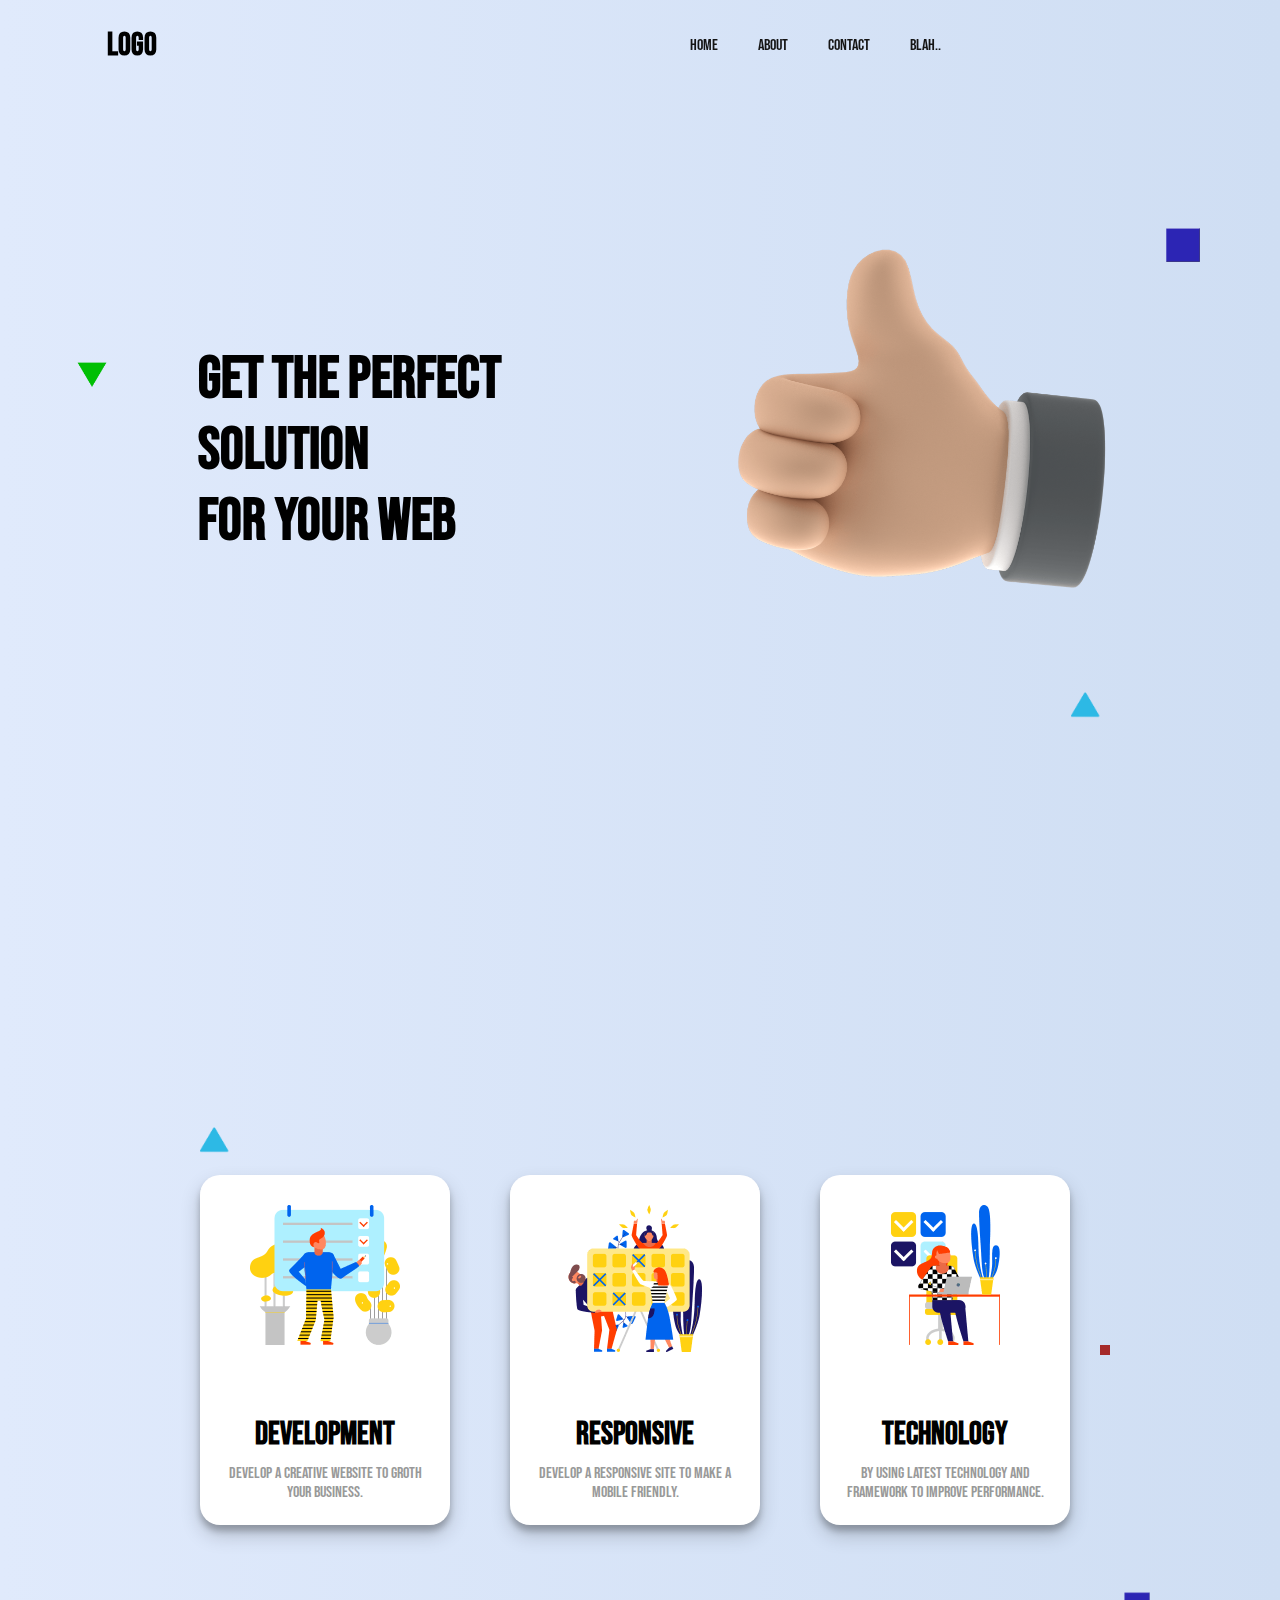
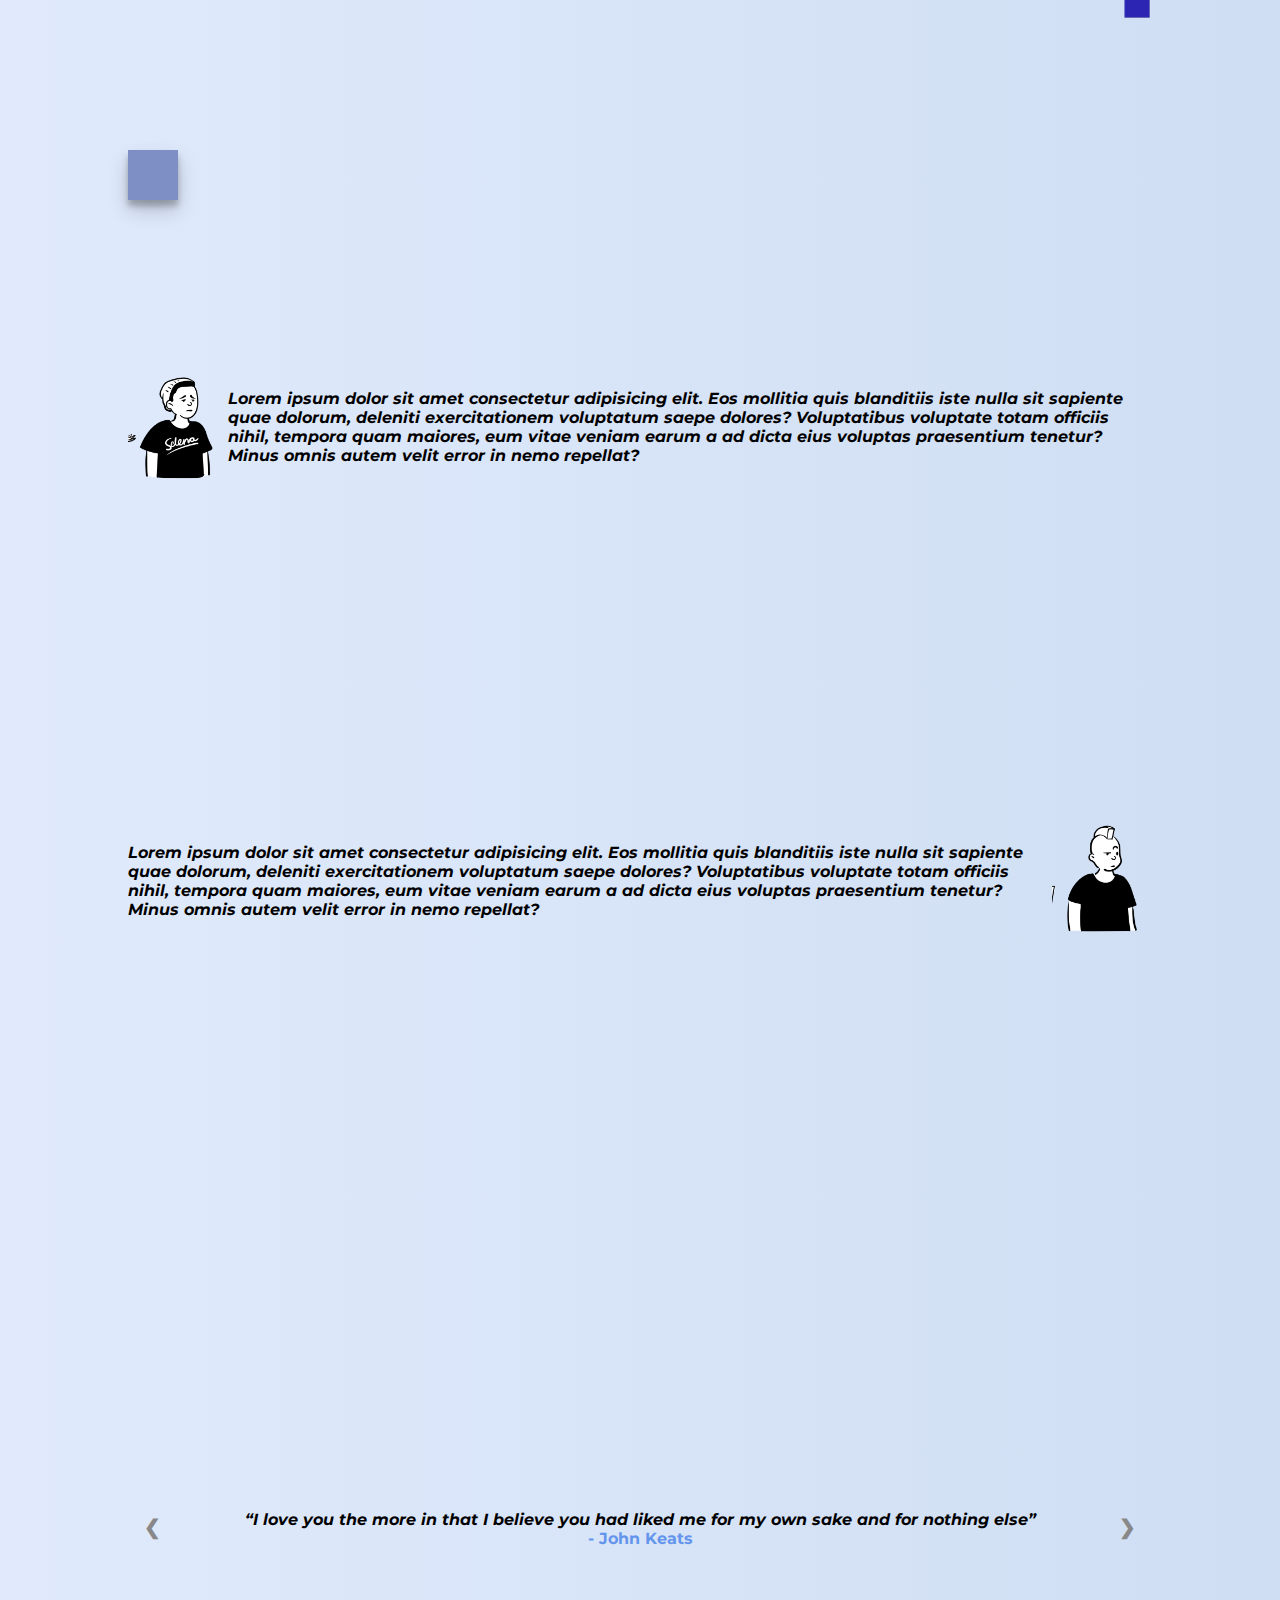
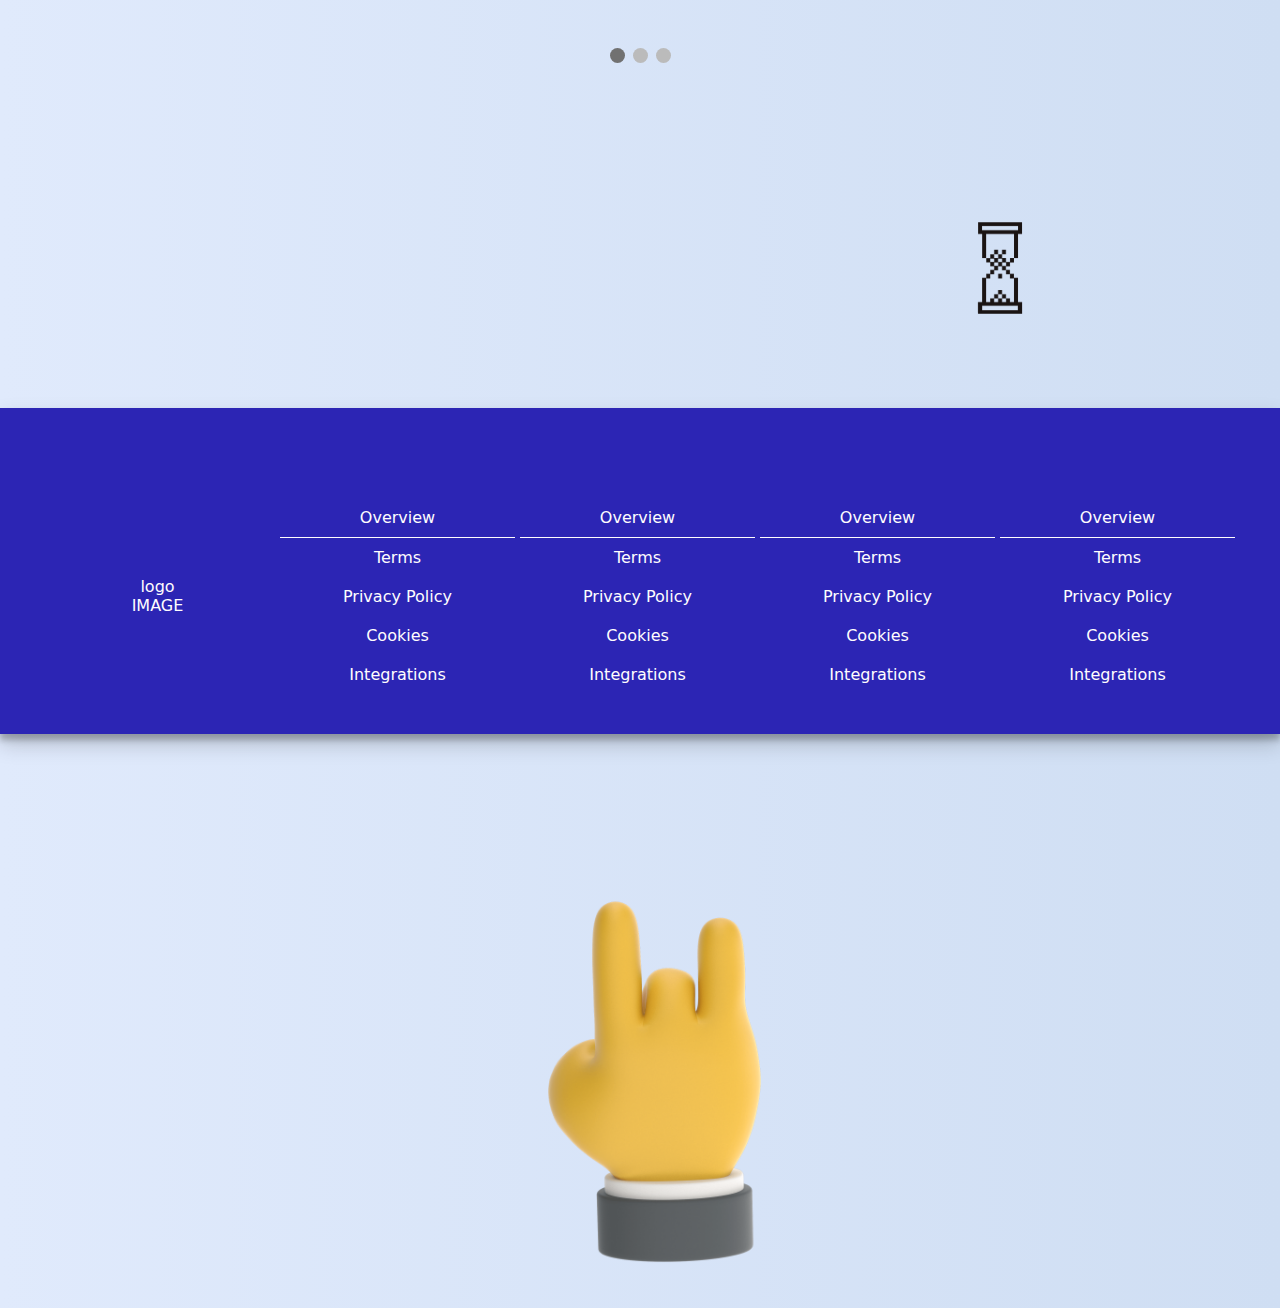
==== commit 450aaef2: "thatallfordaay" ====
--- a/index.html
+++ b/index.html
@@ -41,6 +41,10 @@
           </ul>
         </li>
       </ul>
+
+      <div class="hamburger">
+        <div class="ham-lines"> </div>
+      </div>
     </header>
     <!-- header -->
 
--- a/style.css
+++ b/style.css
@@ -207,8 +207,8 @@
   position: absolute;
   top: 25%;
   right: -5%;
-  -webkit-transition: 0.4s ease-in-out cubic-bezier(0.175, 0.885, 0.32, 1.275);
-  transition: 0.4s ease-in-out cubic-bezier(0.175, 0.885, 0.32, 1.275);
+  -webkit-animation: an2 3s infinite linear;
+          animation: an2 3s infinite linear;
   -webkit-transform-origin: center;
           transform-origin: center;
 }
@@ -223,6 +223,8 @@
   left: -5%;
   -webkit-transition: 0.2s;
   transition: 0.2s;
+  -webkit-animation: an2 3s infinite linear;
+          animation: an2 3s infinite linear;
 }
 
 section.section-1 .triangle-img-3 {
@@ -233,11 +235,15 @@
   position: absolute;
   bottom: 20%;
   right: 5%;
-  -webkit-transition: 0.2s;
-  transition: 0.2s;
-}
-
-@-webkit-keyframes tri1 {
+  -webkit-transition: -webkit-transform 0.2s;
+  transition: -webkit-transform 0.2s;
+  transition: transform 0.2s;
+  transition: transform 0.2s, -webkit-transform 0.2s;
+  -webkit-animation: an2 3s infinite linear;
+          animation: an2 3s infinite linear;
+}
+
+@-webkit-keyframes an2 {
   from {
     -webkit-transform: rotate(0deg);
             transform: rotate(0deg);
@@ -248,7 +254,7 @@
   }
 }
 
-@keyframes tri1 {
+@keyframes an2 {
   from {
     -webkit-transform: rotate(0deg);
             transform: rotate(0deg);
@@ -321,10 +327,12 @@
   height: 30px;
   -o-object-fit: contain;
      object-fit: contain;
-  -webkit-animation-delay: 0.1s;
-          animation-delay: 0.1s;
-  -webkit-transition: 0.2s;
-  transition: 0.2s;
+  -webkit-transition: -webkit-transform 0.2s;
+  transition: -webkit-transform 0.2s;
+  transition: transform 0.2s;
+  transition: transform 0.2s, -webkit-transform 0.2s;
+  -webkit-animation: an3 3s infinite linear;
+          animation: an3 3s infinite linear;
 }
 
 section.section-2 .sqre {
@@ -363,14 +371,25 @@
   transition: 0.2s;
 }
 
-@keyframes tri1 {
+@-webkit-keyframes an3 {
   0% {
     -webkit-transform: rotate(0deg);
             transform: rotate(0deg);
   }
   100% {
-    -webkit-transform: rotate(360deg);
-            transform: rotate(360deg);
+    -webkit-transform: rotate(359deg);
+            transform: rotate(359deg);
+  }
+}
+
+@keyframes an3 {
+  0% {
+    -webkit-transform: rotate(0deg);
+            transform: rotate(0deg);
+  }
+  100% {
+    -webkit-transform: rotate(359deg);
+            transform: rotate(359deg);
   }
 }
 
@@ -382,11 +401,11 @@
   50% {
     -webkit-transform: rotate(359deg);
             transform: rotate(359deg);
-    border-radius: 100%;
-    background-color: #0fcf00;
+    border-radius: 0%;
+    background-color: #10508b;
   }
   75% {
-    border-radius: 0%;
+    border-radius: 50%;
   }
 }
 
@@ -398,11 +417,11 @@
   50% {
     -webkit-transform: rotate(359deg);
             transform: rotate(359deg);
-    border-radius: 100%;
-    background-color: #0fcf00;
+    border-radius: 0%;
+    background-color: #10508b;
   }
   75% {
-    border-radius: 0%;
+    border-radius: 50%;
   }
 }
 
@@ -457,6 +476,7 @@
 }
 
 section.section-4 {
+  position: relative;
   display: -webkit-box;
   display: -ms-flexbox;
   display: flex;
@@ -474,14 +494,45 @@
 }
 
 section.section-4 .lo-anim {
-  width: 30px;
-  height: 30px;
-  -o-object-fit: contain;
-     object-fit: contain;
+  width: 100px;
+  height: 100px;
+  -o-object-fit: contain;
+     object-fit: contain;
+  -webkit-transition: -webkit-transform 0.3s;
+  transition: -webkit-transform 0.3s;
+  transition: transform 0.3s;
+  transition: transform 0.3s, -webkit-transform 0.3s;
+  -webkit-animation: an4 4s infinite linear;
+          animation: an4 4s infinite linear;
   -webkit-transition: 0.4s ease-in-out cubic-bezier(0.175, 0.885, 0.32, 1.275);
   transition: 0.4s ease-in-out cubic-bezier(0.175, 0.885, 0.32, 1.275);
   -webkit-transform-origin: center;
           transform-origin: center;
+  position: absolute;
+  bottom: 10%;
+  right: 10%;
+}
+
+@-webkit-keyframes an4 {
+  50% {
+    -webkit-transform: rotate(0deg);
+            transform: rotate(0deg);
+  }
+  100% {
+    -webkit-transform: rotate(359deg);
+            transform: rotate(359deg);
+  }
+}
+
+@keyframes an4 {
+  50% {
+    -webkit-transform: rotate(0deg);
+            transform: rotate(0deg);
+  }
+  100% {
+    -webkit-transform: rotate(359deg);
+            transform: rotate(359deg);
+  }
 }
 
 section.section-5 {
--- a/respo.css
+++ b/respo.css
@@ -60,6 +60,43 @@
 }
 
 @media (max-width: 480px) {
+  html {
+    -ms-scroll-snap-type: none !important;
+        scroll-snap-type: none !important;
+  }
+  header {
+    -webkit-box-orient: vertical;
+    -webkit-box-direction: normal;
+        -ms-flex-direction: column;
+            flex-direction: column;
+    position: fixed;
+    top: 0;
+    left: 0;
+    right: 0;
+    z-index: 1;
+  }
+  header .logo {
+    width: 100% !important;
+    margin: auto;
+    text-align: center;
+    -ms-flex-preferred-size: 0;
+        flex-basis: 0;
+  }
+  header .logo h1 {
+    text-align: center;
+  }
+  header .nav-links {
+    width: 100%;
+    text-align: center;
+    margin: auto;
+    -webkit-box-orient: vertical;
+    -webkit-box-direction: normal;
+        -ms-flex-direction: column;
+            flex-direction: column;
+  }
+  header .nav-links ul li a {
+    width: 100%;
+  }
   section.section-1 {
     -webkit-box-orient: vertical !important;
     -webkit-box-direction: normal !important;
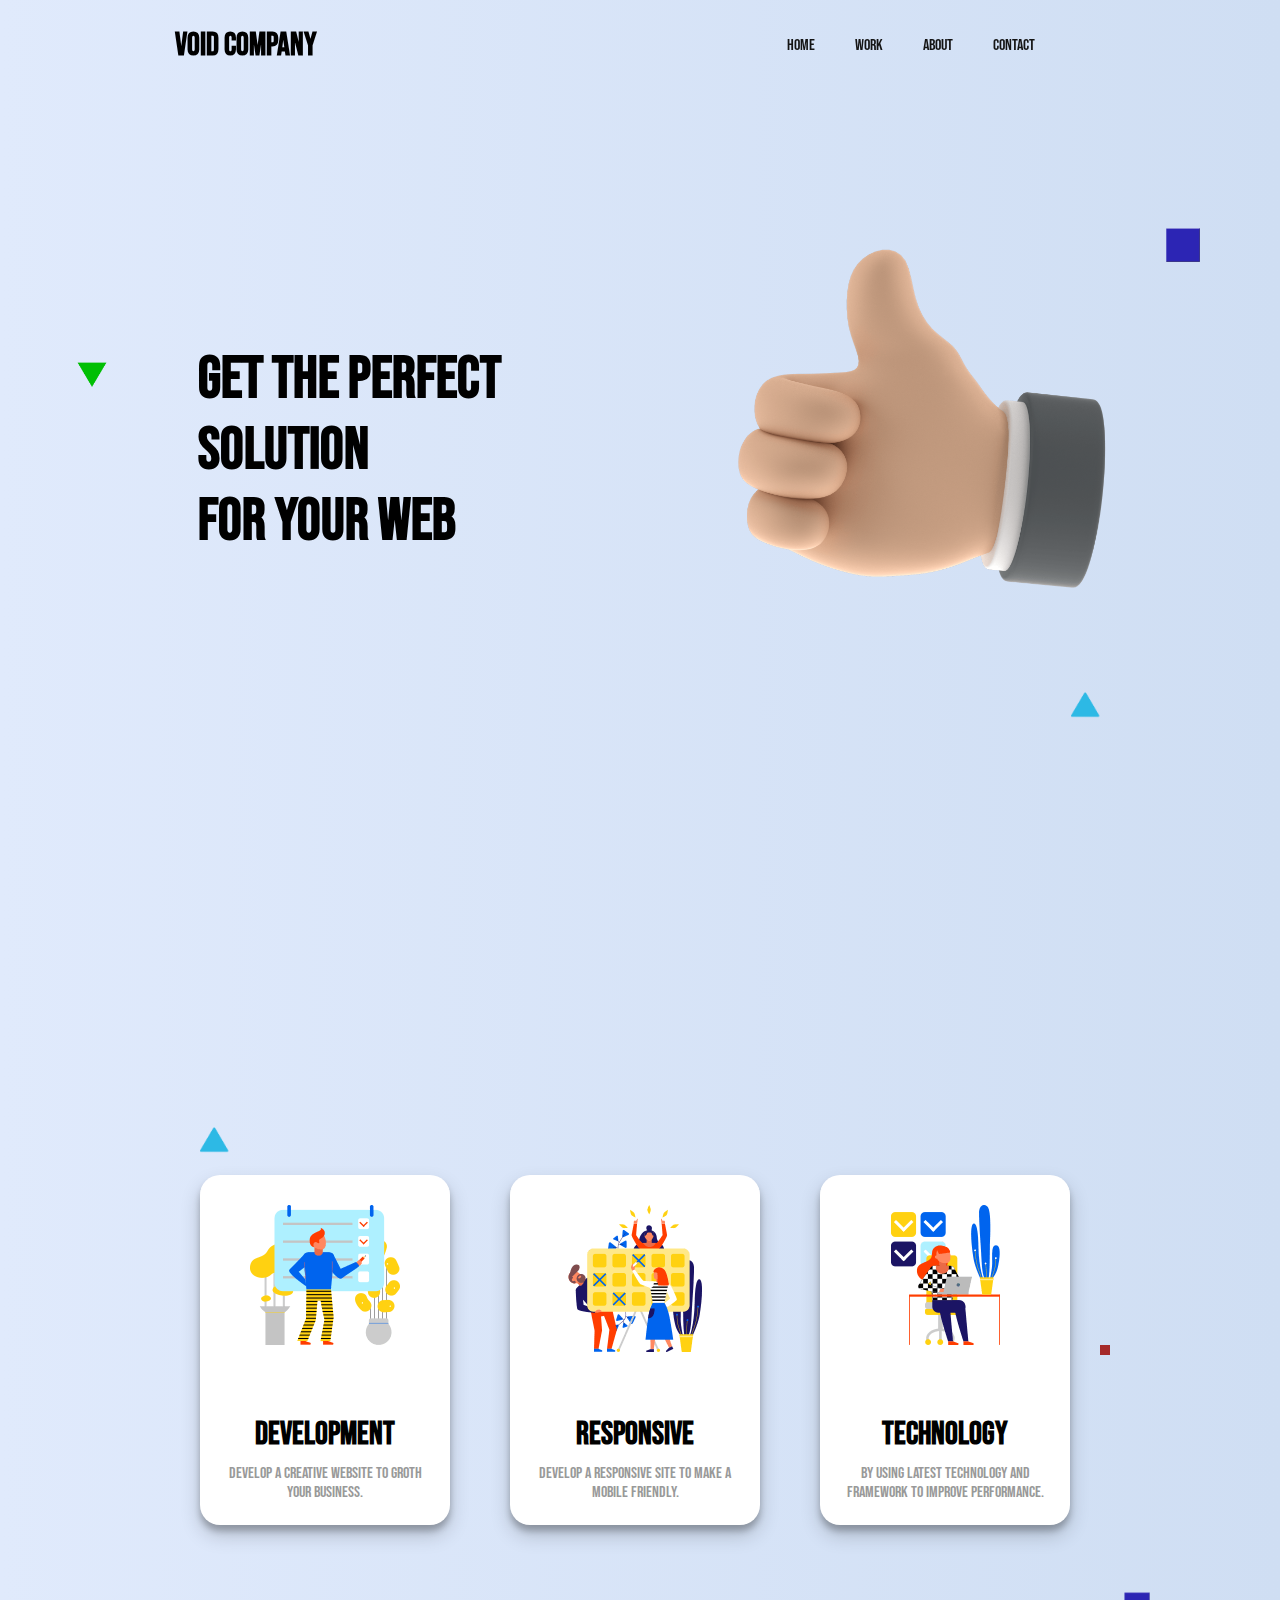
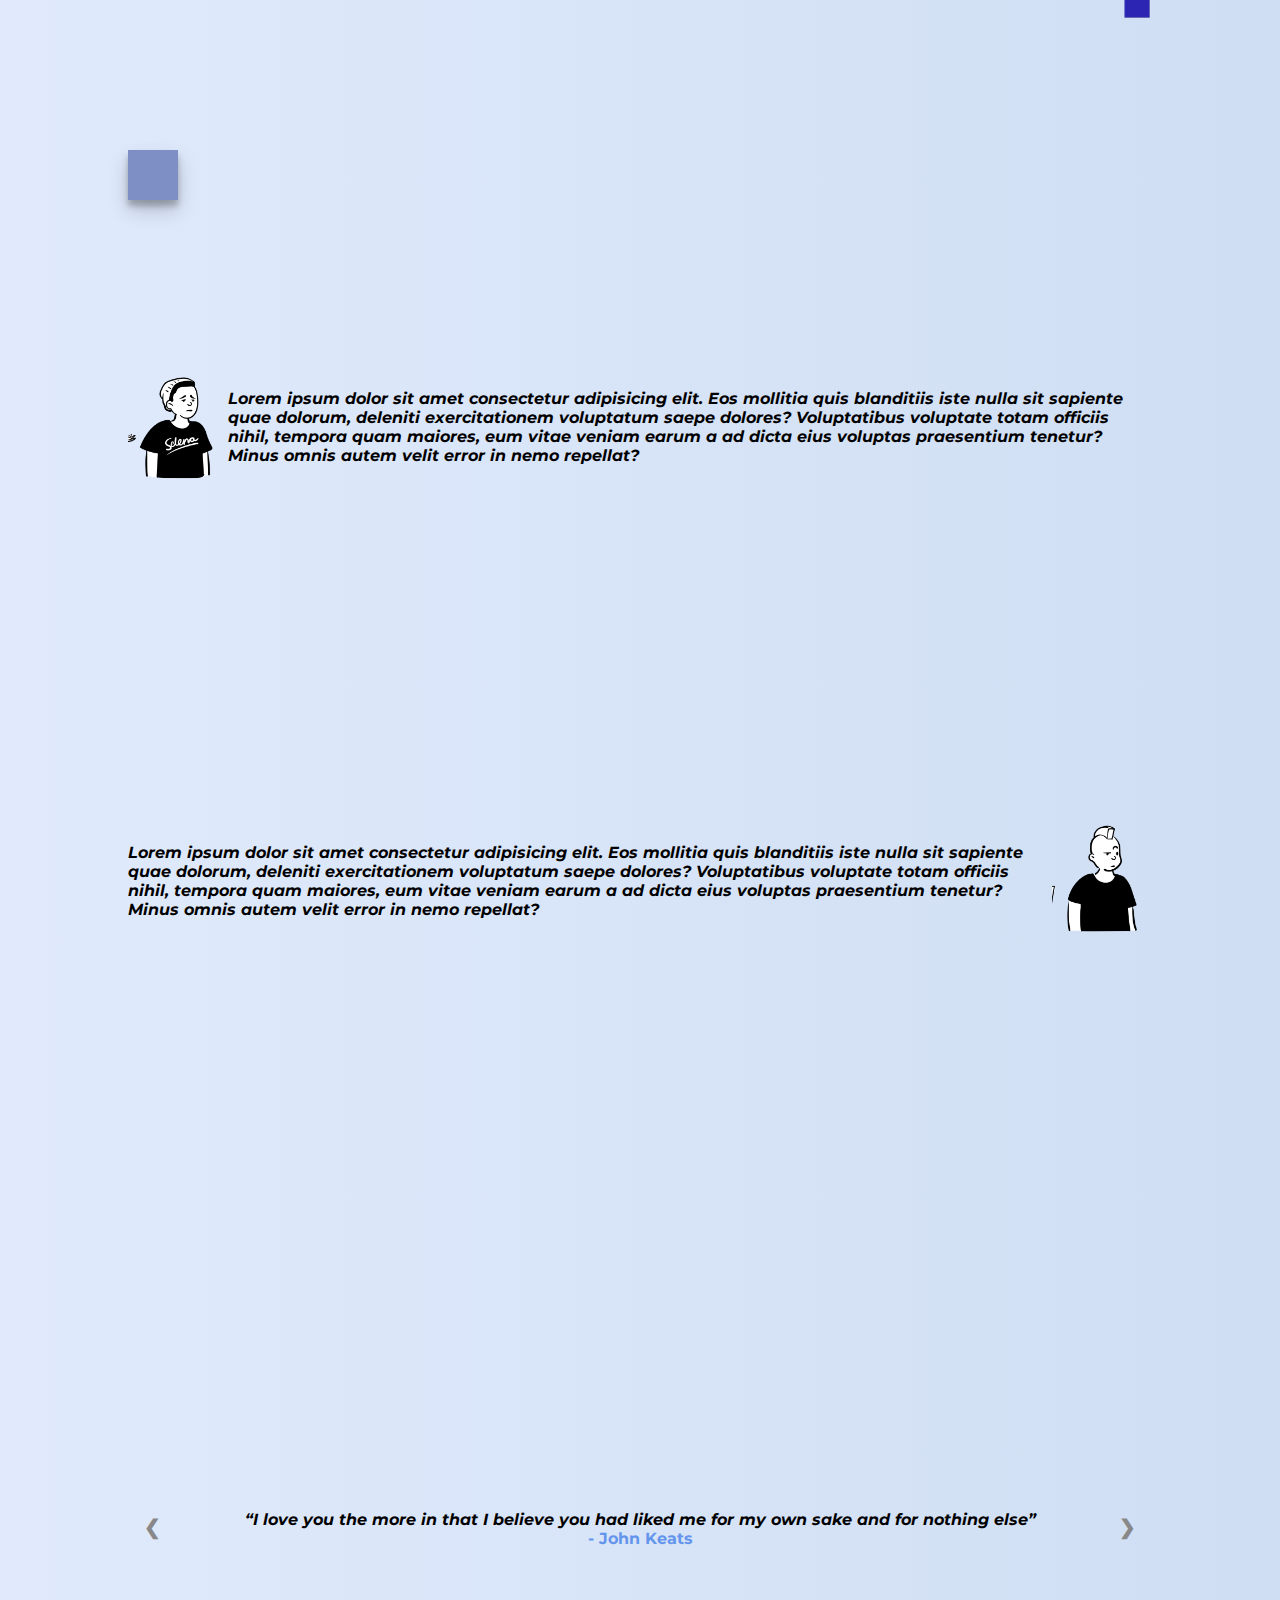
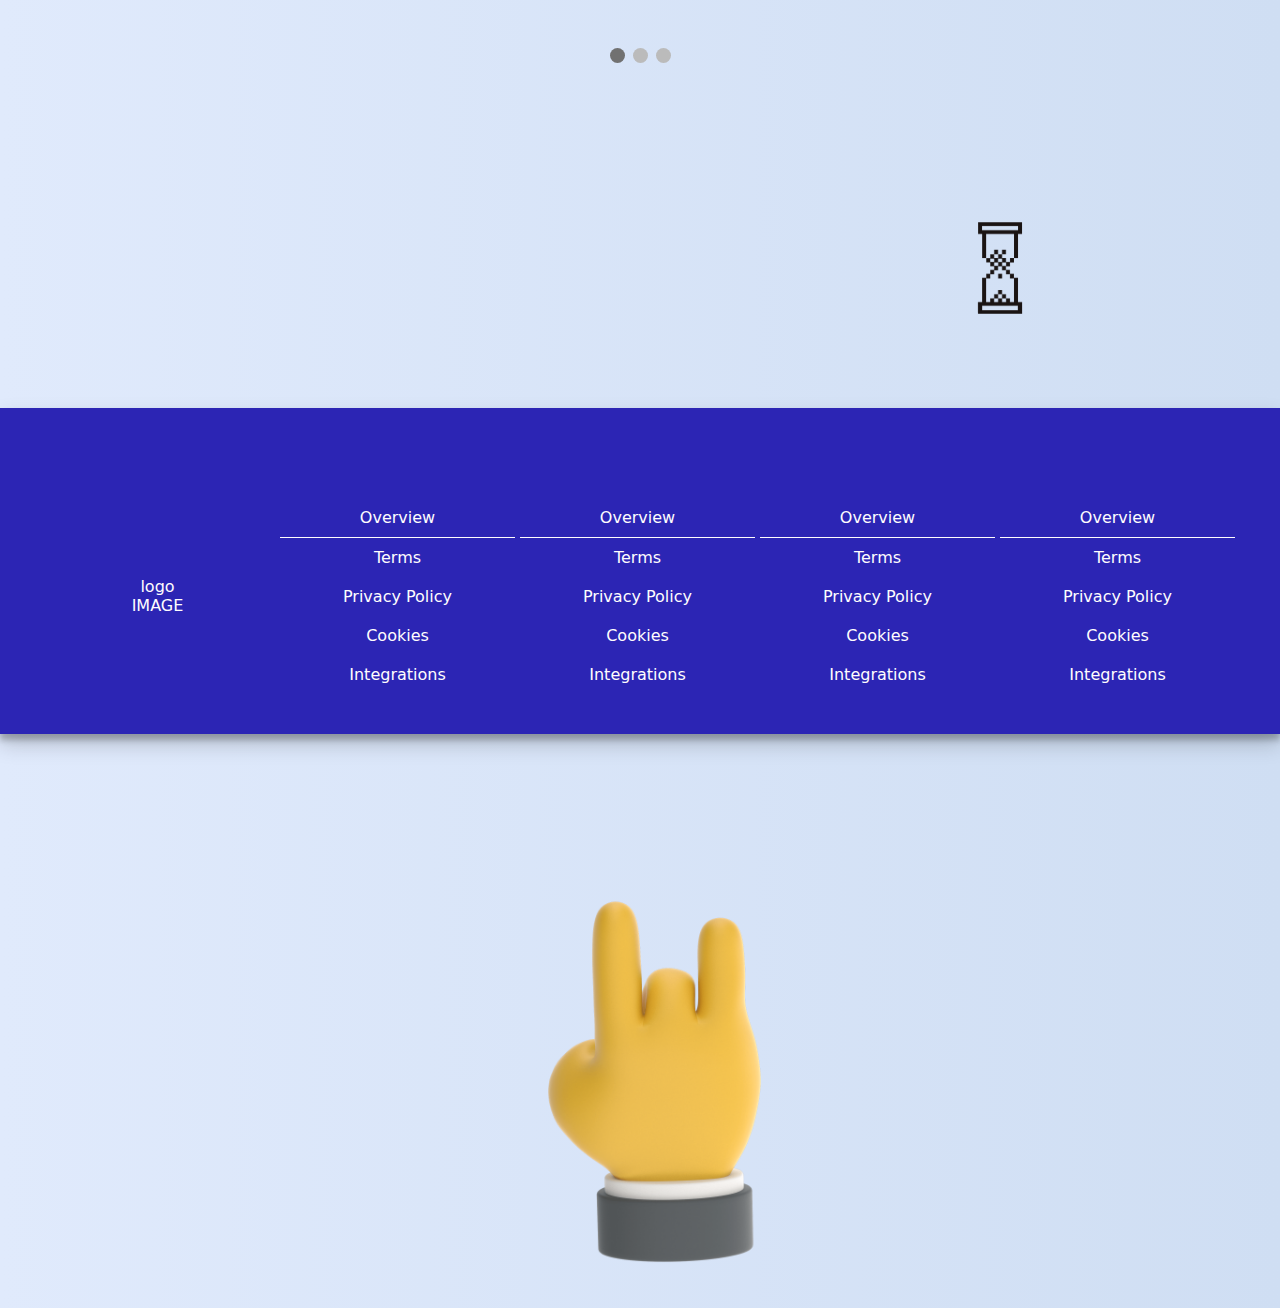
==== commit a3469900: "2nd problem" ====
--- a/index.html
+++ b/index.html
@@ -19,31 +19,34 @@
     <!-- header -->
     <header id="header">
       <div class="logo">
-        <h1>Logo</h1>
-      </div>
-      <ul class="nav-links">
+        <h1>Void Company</h1>
+      </div>
+      <ul id="nav-links" class="nav-links">
         <li>
           <a href="#">Home</a>
 
-          <ul class="sub-menu">
-            <li><a href="#">SubMenu</a></li>
-            <li><a href="#">SubMenu</a></li>
-          </ul>
+          <!-- <ul class="sub-menu">
+            <li><a href="#">SubMenu</a></li>
+            <li><a href="#">SubMenu</a></li>
+          </ul> -->
         </li>
+        <li><a href="#">Work</a></li>
         <li><a href="#">About</a></li>
         <li><a href="#">Contact</a></li>
-        <li>
-          <a href="#">blah..</a>
-
-          <ul class="sub-menu">
-            <li><a href="#">SubMenu</a></li>
-            <li><a href="#">SubMenu</a></li>
-          </ul>
-        </li>
+        <!-- <li>
+          <a href="#">blah..</a> -->
+
+        <!-- <ul class="sub-menu">
+            <li><a href="#">SubMenu</a></li>
+            <li><a href="#">SubMenu</a></li>
+          </ul> -->
+        <!-- </li> -->
       </ul>
 
-      <div class="hamburger">
-        <div class="ham-lines"> </div>
+      <div id="hamburger" class="hamburger">
+        <div></div>
+        <div></div>
+        <div></div>
       </div>
     </header>
     <!-- header -->
--- a/style.css
+++ b/style.css
@@ -52,8 +52,7 @@
 }
 
 header .logo {
-  -ms-flex-preferred-size: 350px;
-      flex-basis: 350px;
+  padding-left: 100px;
 }
 
 header .logo h1 {
@@ -69,6 +68,7 @@
   -webkit-box-align: center;
       -ms-flex-align: center;
           align-items: center;
+  padding-left: 300px;
 }
 
 header ul.nav-links li {
--- a/respo.css
+++ b/respo.css
@@ -5,51 +5,116 @@
           box-sizing: border-box;
 }
 
-@media (max-width: 800px) {
+@media (max-width: 768px) {
+  html {
+    -ms-scroll-snap-type: none !important;
+        scroll-snap-type: none !important;
+  }
+  .logo {
+    padding: 0px !important;
+  }
+  ul.nav-links {
+    padding: 0px !important;
+  }
+  header {
+    width: 100%;
+    -webkit-box-orient: vertical;
+    -webkit-box-direction: normal;
+        -ms-flex-direction: column;
+            flex-direction: column;
+    position: fixed;
+    top: 0;
+    left: 0;
+    right: 0;
+    z-index: 1;
+    background-color: white !important;
+  }
+  header .hamburger {
+    position: absolute;
+    right: 20px;
+    cursor: pointer;
+    top: 16px;
+  }
+  header .hamburger div {
+    content: "";
+    width: 35px;
+    height: 5px;
+    background-color: black;
+    margin: 6px 0;
+  }
+  header .logo {
+    width: 100% !important;
+    margin: auto;
+    background-color: white;
+    text-align: center;
+    -ms-flex-preferred-size: 0;
+        flex-basis: 0;
+  }
+  header .logo h1 {
+    text-align: left;
+    position: absolute;
+    top: 15px;
+    left: 15px;
+  }
+  #nav-links {
+    width: 100%;
+    display: none;
+    margin-top: 10vh;
+  }
+  .open {
+    display: block !important;
+    width: 100%;
+    text-align: center;
+    margin: auto;
+    background-color: white;
+    -webkit-box-orient: vertical;
+    -webkit-box-direction: normal;
+        -ms-flex-direction: column;
+            flex-direction: column;
+    display: block !important;
+  }
+  .open ul li a {
+    width: 100%;
+  }
+  section.section-1 {
+    -webkit-box-orient: vertical !important;
+    -webkit-box-direction: normal !important;
+        -ms-flex-direction: column !important;
+            flex-direction: column !important;
+  }
+  section.section-1 .left h1 {
+    font-size: 3.7rem;
+    padding-left: 35px;
+  }
+  section.section-2 {
+    -webkit-box-orient: vertical !important;
+    -webkit-box-direction: normal !important;
+        -ms-flex-direction: column !important;
+            flex-direction: column !important;
+  }
+  section.section-3 .first {
+    margin-bottom: 50px;
+  }
+  section.section-5 .footers {
+    -webkit-box-orient: vertical !important;
+    -webkit-box-direction: normal !important;
+        -ms-flex-direction: column !important;
+            flex-direction: column !important;
+  }
+  section.section-5 .rock {
+    display: none !important;
+  }
+  section.section-1 .right {
+    display: none;
+  }
   section {
     width: 100% !important;
-    margin: auto !important;
-    padding: 10px !important;
+    margin: auto;
+    padding: 10px;
   }
   section .illus1 {
-    width: 400px !important;
-    height: 400px !important;
-  }
-  section .triangle-img-1 {
-    right: 5% !important;
-  }
-  section .triangle-img-2 {
-    left: 5% !important;
-  }
-}
-
-@media (max-width: 667px) {
-  section {
-    width: 100%;
-    margin: auto;
-    padding: 10px;
-  }
-  section .illus1 {
-    width: 300px !important;
-    height: 300px !important;
-  }
-  section .triangle-img-1 {
-    right: 5% !important;
-  }
-  section .triangle-img-2 {
-    left: 5% !important;
-  }
-}
-
-@media (max-width: 590px) {
-  section {
-    width: 70%;
-    margin: auto;
-    padding: 10px;
-  }
-  section .illus1 {
-    width: 300px !important;
-    height: 300px !important;
+    width: 200px !important;
+    height: 200px !important;
   }
   section .triangle-img-1 {
     right: 5% !important;
@@ -65,6 +130,7 @@
         scroll-snap-type: none !important;
   }
   header {
+    width: 100%;
     -webkit-box-orient: vertical;
     -webkit-box-direction: normal;
         -ms-flex-direction: column;
@@ -74,27 +140,59 @@
     left: 0;
     right: 0;
     z-index: 1;
+    background-color: white !important;
   }
   header .logo {
-    width: 100% !important;
-    margin: auto;
+    padding: 0px !important;
+  }
+  header ul.nav-links {
+    padding: 0px !important;
+  }
+  header .hamburger {
+    position: absolute;
+    right: 20px;
+    top: 16px;
+    cursor: pointer;
+  }
+  header .hamburger div {
+    content: "";
+    width: 35px;
+    height: 5px;
+    background-color: black;
+    margin: 6px 0;
+  }
+  header .logo {
+    width: 100% !important;
+    margin: auto;
+    background-color: white;
     text-align: center;
     -ms-flex-preferred-size: 0;
         flex-basis: 0;
   }
   header .logo h1 {
-    text-align: center;
-  }
-  header .nav-links {
-    width: 100%;
-    text-align: center;
-    margin: auto;
-    -webkit-box-orient: vertical;
-    -webkit-box-direction: normal;
-        -ms-flex-direction: column;
-            flex-direction: column;
-  }
-  header .nav-links ul li a {
+    text-align: left;
+    position: absolute;
+    top: 15px;
+    left: 15px;
+  }
+  #nav-links {
+    width: 100%;
+    display: none;
+    margin-top: 10vh;
+  }
+  .open {
+    display: block !important;
+    width: 100%;
+    text-align: center;
+    margin: auto;
+    background-color: white;
+    -webkit-box-orient: vertical;
+    -webkit-box-direction: normal;
+        -ms-flex-direction: column;
+            flex-direction: column;
+    display: block !important;
+  }
+  .open ul li a {
     width: 100%;
   }
   section.section-1 {
@@ -102,6 +200,10 @@
     -webkit-box-direction: normal !important;
         -ms-flex-direction: column !important;
             flex-direction: column !important;
+  }
+  section.section-1 .left h1 {
+    font-size: 3.7rem;
+    padding-left: 35px;
   }
   section.section-2 {
     -webkit-box-orient: vertical !important;
@@ -125,7 +227,7 @@
     display: none;
   }
   section {
-    width: 60%;
+    width: 100% !important;
     margin: auto;
     padding: 10px;
   }
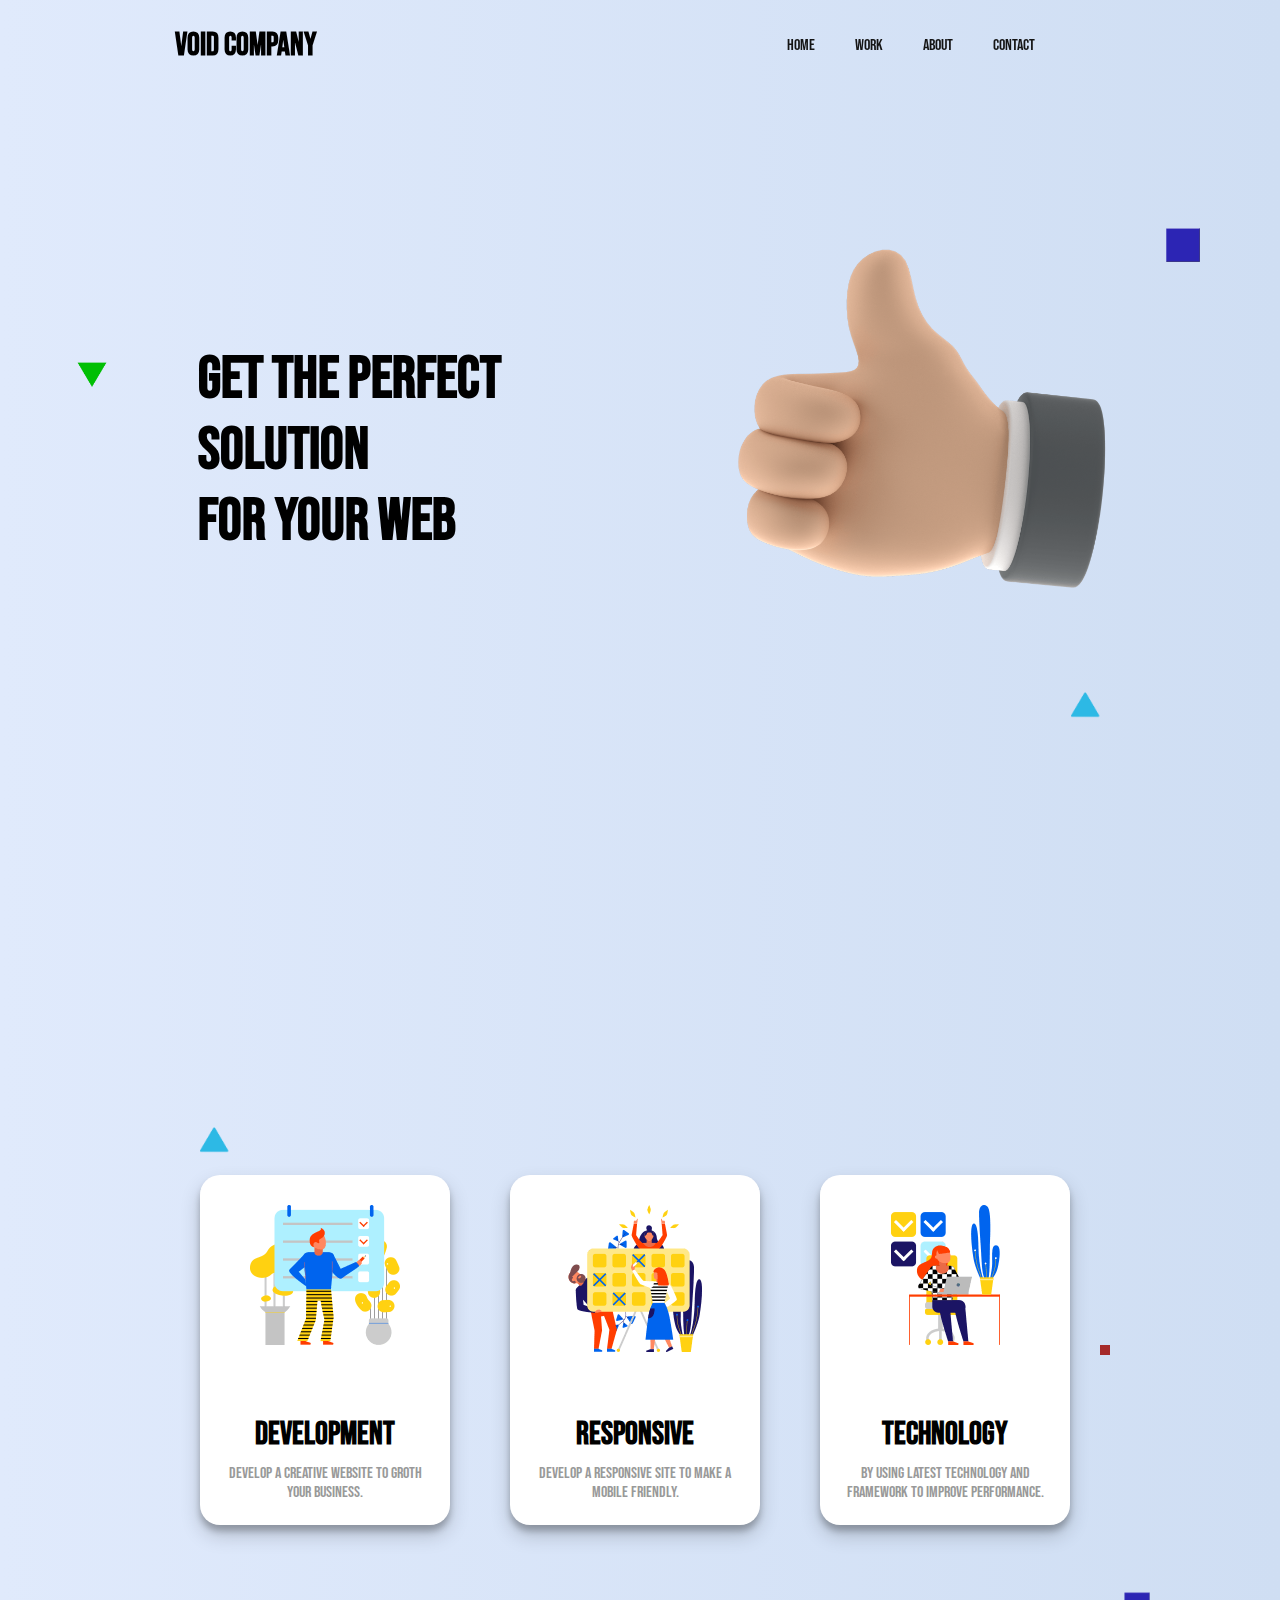
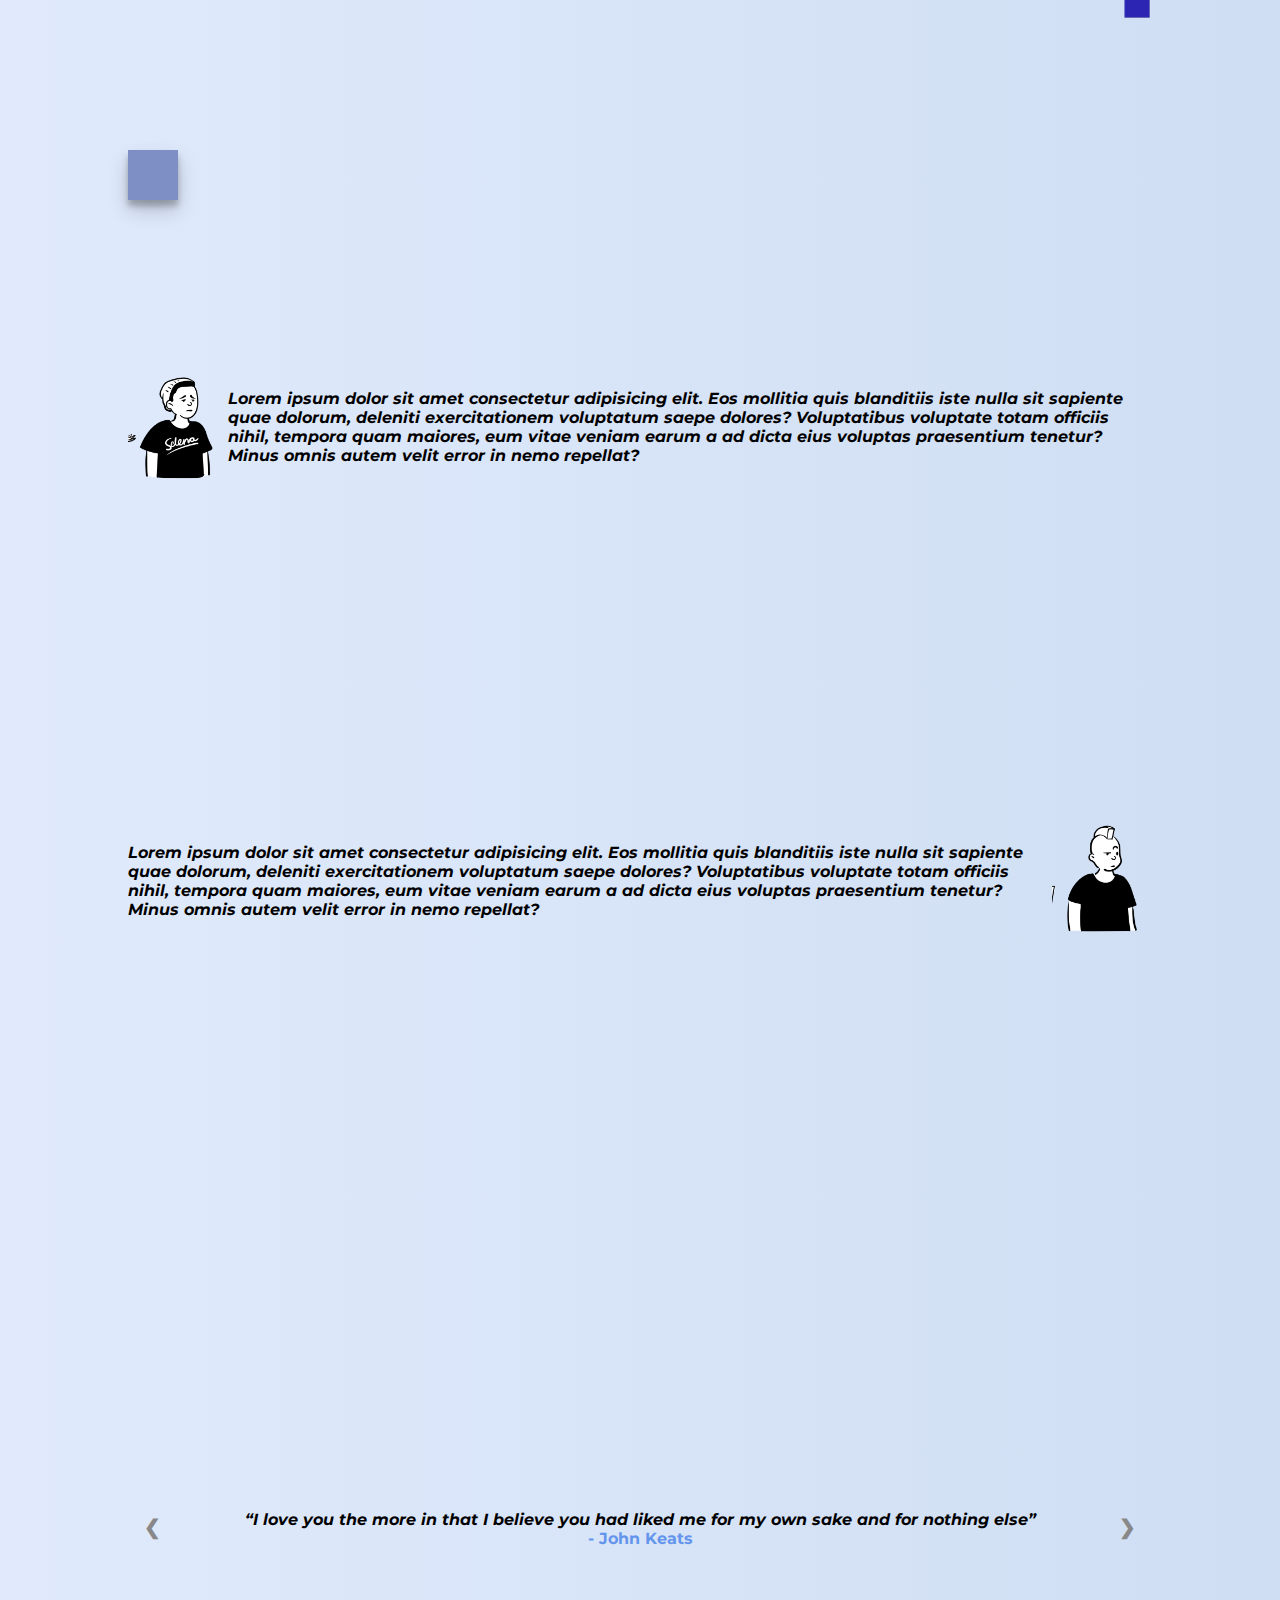
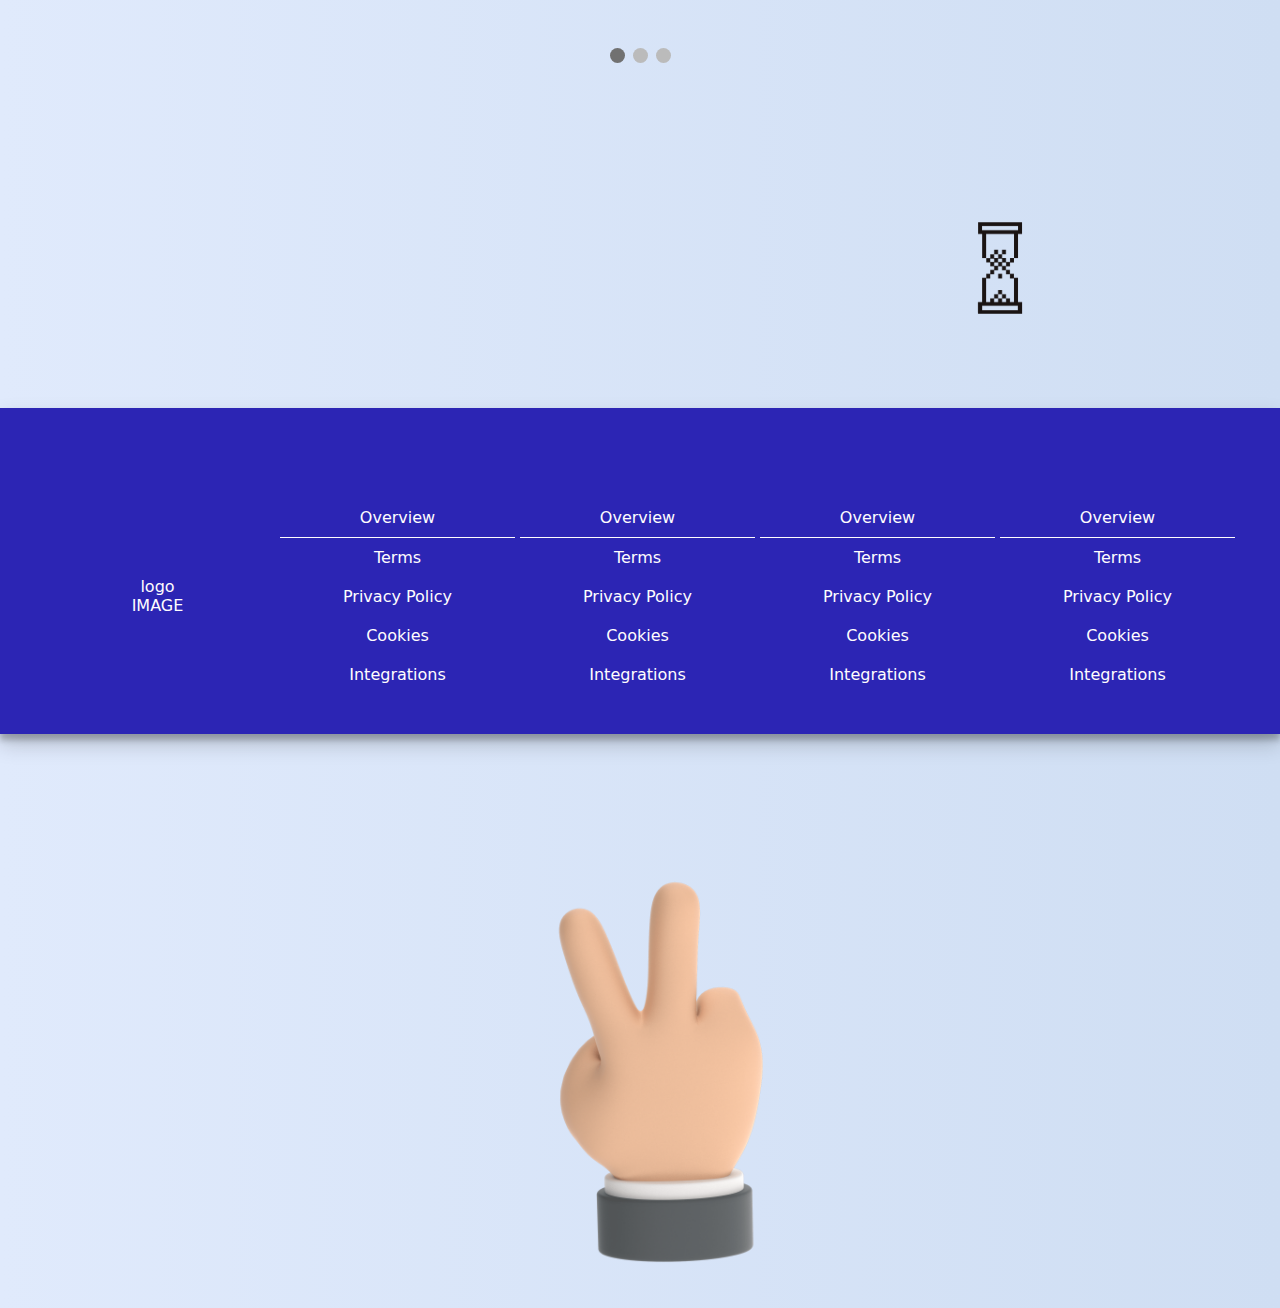
==== commit 70cf01b4: "aboutus" ====
--- a/index.html
+++ b/index.html
@@ -5,8 +5,8 @@
     <meta http-equiv="X-UA-Compatible" content="IE=edge" />
     <meta name="viewport" content="width=device-width, initial-scale=1.0" />
     <link rel="stylesheet" href="style.css" />
+    <link rel="stylesheet" href="respo.css" />
     <link rel="stylesheet" href="slider.css" />
-    <link rel="stylesheet" href="respo.css" />
 
     <link
       rel="stylesheet"
@@ -18,12 +18,14 @@
   <body>
     <!-- header -->
     <header id="header">
-      <div class="logo">
-        <h1>Void Company</h1>
-      </div>
+      <a style="color: black" href="index.html">
+        <div class="logo">
+          <h1>Void Company</h1>
+        </div>
+      </a>
       <ul id="nav-links" class="nav-links">
         <li>
-          <a href="#">Home</a>
+          <a href="index.html">Home</a>
 
           <!-- <ul class="sub-menu">
             <li><a href="#">SubMenu</a></li>
@@ -31,8 +33,8 @@
           </ul> -->
         </li>
         <li><a href="#">Work</a></li>
-        <li><a href="#">About</a></li>
-        <li><a href="#">Contact</a></li>
+        <li><a href="About.html">About</a></li>
+        <li><a href="Contactus.html">Contact</a></li>
         <!-- <li>
           <a href="#">blah..</a> -->
 
@@ -273,5 +275,40 @@
     <!-- top scroll -->
 
     <script src="Js/app.js"></script>
+
+    <script>
+      // slider
+
+      var slideIndex = 1;
+      showSlides(slideIndex);
+
+      function plusSlides(n) {
+        showSlides((slideIndex += n));
+      }
+
+      function currentSlide(n) {
+        showSlides((slideIndex = n));
+      }
+
+      function showSlides(n) {
+        var i;
+        var slides = document.getElementsByClassName("mySlides");
+        var dots = document.getElementsByClassName("dot");
+        if (n > slides.length) {
+          slideIndex = 1;
+        }
+        if (n < 1) {
+          slideIndex = slides.length;
+        }
+        for (i = 0; i < slides.length; i++) {
+          slides[i].style.display = "none";
+        }
+        for (i = 0; i < dots.length; i++) {
+          dots[i].className = dots[i].className.replace(" active", "");
+        }
+        slides[slideIndex - 1].style.display = "block";
+        dots[slideIndex - 1].className += " active";
+      }
+    </script>
   </body>
 </html>
--- a/style.css
+++ b/style.css
@@ -1,5 +1,26 @@
 @import url("https://fonts.googleapis.com/css2?family=Bebas+Neue&display=swap");
 @import url("https://fonts.googleapis.com/css2?family=Montserrat:wght@300&display=swap");
+::-webkit-scrollbar {
+  width: 10px;
+}
+
+/* Track */
+::-webkit-scrollbar-track {
+  background: #e0eafc;
+}
+
+/* Handle */
+::-webkit-scrollbar-thumb {
+  background: #2c25b4;
+  border-bottom-left-radius: 10px;
+  border-bottom-right-radius: 10px;
+}
+
+/* Handle on hover */
+::-webkit-scrollbar-thumb:hover {
+  background: #6e6ab8;
+}
+
 *,
 *::before,
 *::after {
--- a/respo.css
+++ b/respo.css
@@ -29,6 +29,9 @@
     z-index: 1;
     background-color: white !important;
   }
+  header .section-2 img {
+    display: none !important;
+  }
   header .hamburger {
     position: absolute;
     right: 20px;
@@ -84,7 +87,7 @@
   }
   section.section-1 .left h1 {
     font-size: 3.7rem;
-    padding-left: 35px;
+    padding-left: 0px !important;
   }
   section.section-2 {
     -webkit-box-orient: vertical !important;
@@ -122,9 +125,34 @@
   section .triangle-img-2 {
     left: 5% !important;
   }
+  .about-us-card {
+    -webkit-box-orient: vertical;
+    -webkit-box-direction: normal;
+        -ms-flex-direction: column;
+            flex-direction: column;
+    text-align: center;
+  }
+  .about-us-card .about-us-card-right {
+    -ms-flex-line-pack: center;
+        align-content: center;
+  }
 }
 
 @media (max-width: 480px) {
+  .about-us-card {
+    -webkit-box-orient: vertical;
+    -webkit-box-direction: normal;
+        -ms-flex-direction: column;
+            flex-direction: column;
+    text-align: center;
+  }
+  .about-us-card .about-us-card-right {
+    -ms-flex-line-pack: center;
+        align-content: center;
+  }
+  .about-us-card .about-us-card-right p {
+    overflow: scroll;
+  }
   html {
     -ms-scroll-snap-type: none !important;
         scroll-snap-type: none !important;
@@ -203,7 +231,7 @@
   }
   section.section-1 .left h1 {
     font-size: 3.7rem;
-    padding-left: 35px;
+    padding-left: 0px !important;
   }
   section.section-2 {
     -webkit-box-orient: vertical !important;
@@ -241,5 +269,8 @@
   section .triangle-img-2 {
     left: 5% !important;
   }
+  .section-2 img {
+    display: none !important;
+  }
 }
 /*# sourceMappingURL=respo.css.map */